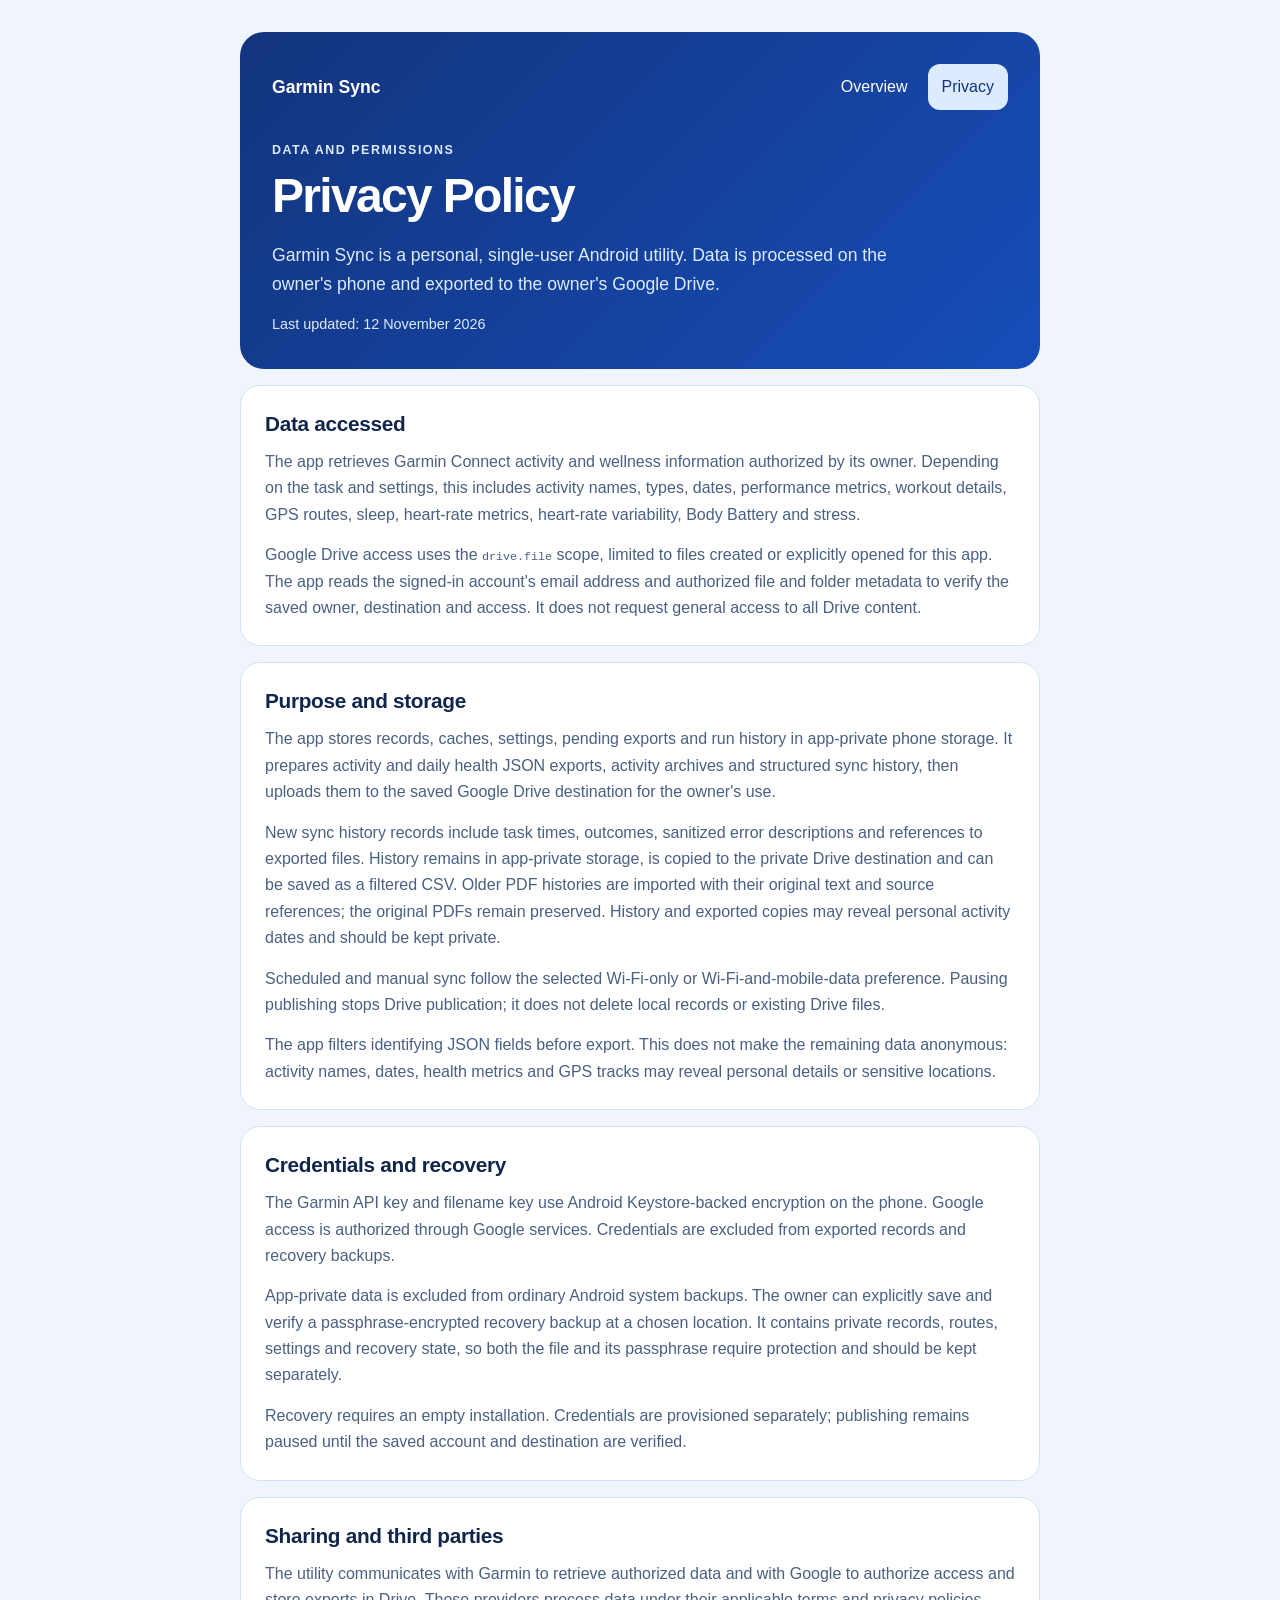
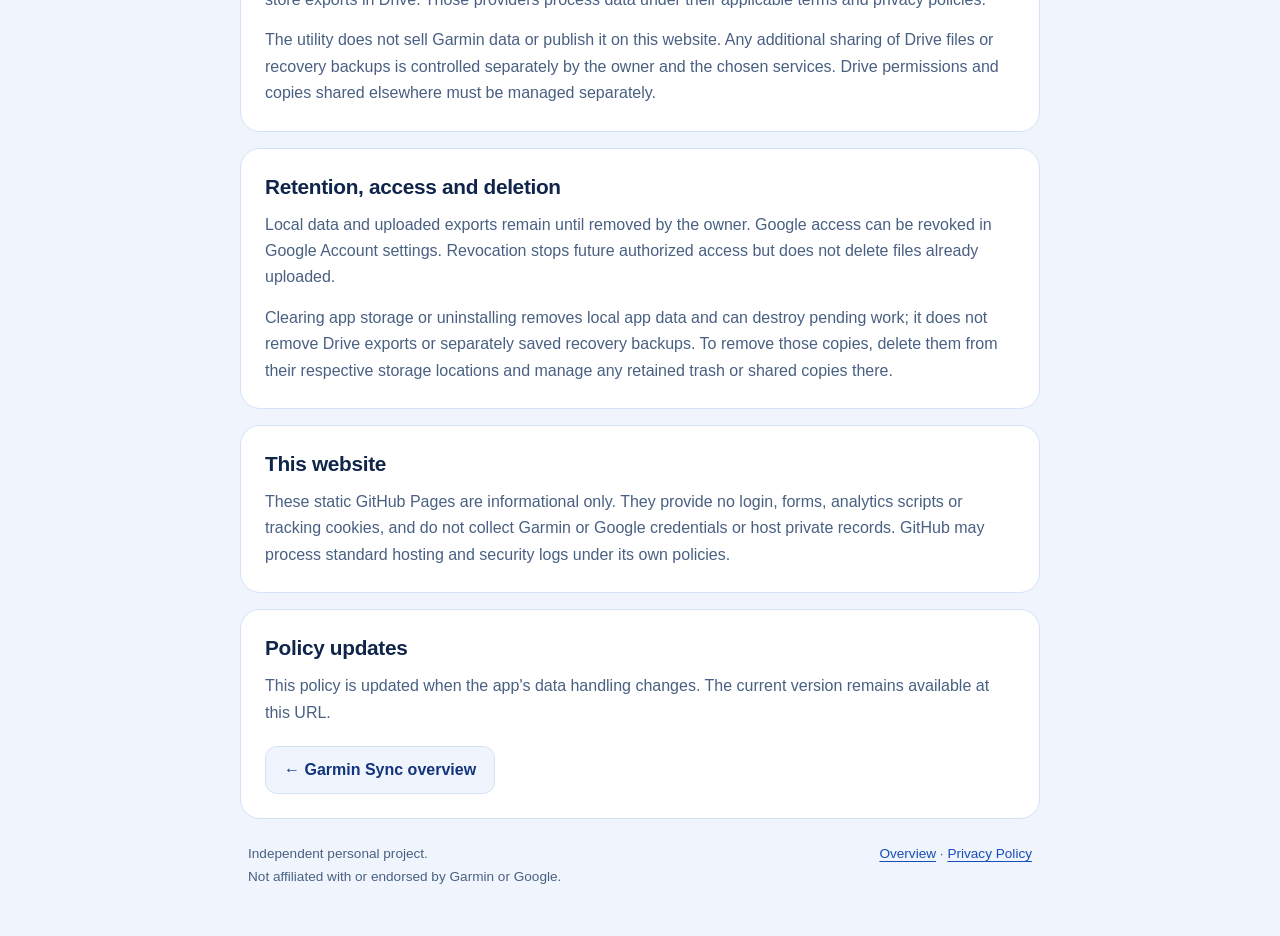
==== privacy.html @ 3a3dbd54 "Document unified sync history and preserved legacy reports" ====
<!doctype html>
<html lang="en">
<head>
  <meta charset="utf-8">
  <meta name="viewport" content="width=device-width, initial-scale=1">
  <meta name="color-scheme" content="light">
  <meta name="theme-color" content="#12347C">
  <meta name="description" content="How the private Garmin Sync Android utility handles Garmin data, Google Drive access and encrypted recovery backups.">
  <title>Privacy Policy — Garmin Sync</title>
  <link rel="stylesheet" href="styles.css">
</head>
<body>
  <a class="skip" href="#content">Skip to content</a>
  <div class="wrap policy">
    <header class="hero">
      <div class="topline"><a class="brand" href="index.html">Garmin Sync</a><nav aria-label="Main navigation"><a href="index.html">Overview</a><a href="privacy.html" aria-current="page">Privacy</a></nav></div>
      <p class="eyebrow">Data and permissions</p>
      <h1>Privacy Policy</h1>
      <p class="lead">Garmin Sync is a personal, single-user Android utility. Data is processed on the owner's phone and exported to the owner's Google Drive.</p>
      <p class="date">Last updated: <time datetime="2026-11-12">12 November 2026</time></p>
    </header>
    <main id="content">
      <section class="card">
        <h2>Data accessed</h2>
        <p>The app retrieves Garmin Connect activity and wellness information authorized by its owner. Depending on the task and settings, this includes activity names, types, dates, performance metrics, workout details, GPS routes, sleep, heart-rate metrics, heart-rate variability, Body Battery and stress.</p>
        <p>Google Drive access uses the <code>drive.file</code> scope, limited to files created or explicitly opened for this app. The app reads the signed-in account's email address and authorized file and folder metadata to verify the saved owner, destination and access. It does not request general access to all Drive content.</p>
      </section>
      <section class="card">
        <h2>Purpose and storage</h2>
        <p>The app stores records, caches, settings, pending exports and run history in app-private phone storage. It prepares activity and daily health JSON exports, activity archives and structured sync history, then uploads them to the saved Google Drive destination for the owner's use.</p>
        <p>New sync history records include task times, outcomes, sanitized error descriptions and references to exported files. History remains in app-private storage, is copied to the private Drive destination and can be saved as a filtered CSV. Older PDF histories are imported with their original text and source references; the original PDFs remain preserved. History and exported copies may reveal personal activity dates and should be kept private.</p>
        <p>Scheduled and manual sync follow the selected Wi-Fi-only or Wi-Fi-and-mobile-data preference. Pausing publishing stops Drive publication; it does not delete local records or existing Drive files.</p>
        <p>The app filters identifying JSON fields before export. This does not make the remaining data anonymous: activity names, dates, health metrics and GPS tracks may reveal personal details or sensitive locations.</p>
      </section>
      <section class="card">
        <h2>Credentials and recovery</h2>
        <p>The Garmin API key and filename key use Android Keystore-backed encryption on the phone. Google access is authorized through Google services. Credentials are excluded from exported records and recovery backups.</p>
        <p>App-private data is excluded from ordinary Android system backups. The owner can explicitly save and verify a passphrase-encrypted recovery backup at a chosen location. It contains private records, routes, settings and recovery state, so both the file and its passphrase require protection and should be kept separately.</p>
        <p>Recovery requires an empty installation. Credentials are provisioned separately; publishing remains paused until the saved account and destination are verified.</p>
      </section>
      <section class="card">
        <h2>Sharing and third parties</h2>
        <p>The utility communicates with Garmin to retrieve authorized data and with Google to authorize access and store exports in Drive. Those providers process data under their applicable terms and privacy policies.</p>
        <p>The utility does not sell Garmin data or publish it on this website. Any additional sharing of Drive files or recovery backups is controlled separately by the owner and the chosen services. Drive permissions and copies shared elsewhere must be managed separately.</p>
      </section>
      <section class="card">
        <h2>Retention, access and deletion</h2>
        <p>Local data and uploaded exports remain until removed by the owner. Google access can be revoked in Google Account settings. Revocation stops future authorized access but does not delete files already uploaded.</p>
        <p>Clearing app storage or uninstalling removes local app data and can destroy pending work; it does not remove Drive exports or separately saved recovery backups. To remove those copies, delete them from their respective storage locations and manage any retained trash or shared copies there.</p>
      </section>
      <section class="card">
        <h2>This website</h2>
        <p>These static GitHub Pages are informational only. They provide no login, forms, analytics scripts or tracking cookies, and do not collect Garmin or Google credentials or host private records. GitHub may process standard hosting and security logs under its own policies.</p>
      </section>
      <section class="card">
        <h2>Policy updates</h2>
        <p>This policy is updated when the app's data handling changes. The current version remains available at this URL.</p>
        <a class="button" href="index.html"><span aria-hidden="true">←&nbsp;</span> Garmin Sync overview</a>
      </section>
    </main>
    <footer class="footer"><p>Independent personal project.<br>Not affiliated with or endorsed by Garmin or Google.</p><p><a href="index.html">Overview</a> · <a href="privacy.html">Privacy Policy</a></p></footer>
  </div>
</body>
</html>
---- styles.css ----
:root{color-scheme:light;--blue-primary:#174DB9;--blue-deep:#12347C;--blue-light:#DCEBFF;--ink:#10254A;--ink-muted:#496082;--surface:#FFFFFF;--surface-tinted:#F0F5FD;--outline:#D5E2F5;font-family:-apple-system,BlinkMacSystemFont,"Segoe UI",Roboto,sans-serif;line-height:1.65;background:var(--surface-tinted);color:var(--ink)}
*{box-sizing:border-box}body{margin:0}a{color:var(--blue-primary);text-underline-offset:.2em}a:hover{text-decoration-thickness:2px}a:focus-visible{outline:3px solid var(--blue-primary);outline-offset:4px;border-radius:4px}.wrap{width:min(100% - 32px,1000px);margin:32px auto 48px}.skip{position:absolute;left:16px;top:-80px;z-index:2;background:white;padding:12px}.skip:focus{top:12px}.hero{padding:32px;border-radius:24px;background:linear-gradient(135deg,var(--blue-deep),var(--blue-primary));color:var(--surface)}.hero p{color:var(--blue-light);max-width:65ch}.hero a{color:white}.topline{display:flex;align-items:center;justify-content:space-between;gap:16px;flex-wrap:wrap}.brand{font-weight:750;font-size:1.1rem;text-decoration:none}nav{display:flex;gap:6px;flex-wrap:wrap}nav a{padding:10px 14px;border-radius:12px;text-decoration:none;min-height:44px}nav a[aria-current=page]{background:var(--blue-light);color:var(--blue-deep)}.hero a:focus-visible{outline-color:white}.eyebrow{font-size:.78rem;font-weight:750;letter-spacing:.12em;text-transform:uppercase;margin:30px 0 8px}h1{font-size:clamp(2rem,5vw,3rem);line-height:1.13;letter-spacing:-.035em;margin:0 0 18px}h2{font-size:1.3rem;line-height:1.3;letter-spacing:-.015em;margin:0 0 12px}p{margin:0 0 14px}p:last-child{margin-bottom:0}.lead{font-size:1.1rem}.grid{display:grid;grid-template-columns:1fr 1fr;gap:16px;margin-top:16px}.card{background:var(--surface);border:1px solid var(--outline);border-radius:20px;padding:24px;color:var(--ink-muted)}.card h2,.card strong{color:var(--ink)}.wide{grid-column:1/-1}.step{color:var(--blue-primary);font-size:.8rem;font-weight:750;letter-spacing:.1em;text-transform:uppercase;margin-bottom:8px}ul{padding-left:22px;margin:12px 0 0}li+li{margin-top:8px}code{font-size:.9em;overflow-wrap:anywhere}.button{display:inline-flex;align-items:center;justify-content:center;min-height:48px;padding:10px 18px;border:1px solid var(--outline);border-radius:12px;background:var(--surface-tinted);color:var(--blue-deep);font-weight:650;text-decoration:none;margin-top:6px}.button:hover{background:var(--blue-light)}.policy{max-width:800px}.policy .card{margin-top:16px}.date{font-size:.9rem}.footer{margin:24px 8px 0;color:var(--ink-muted);font-size:.85rem;display:flex;justify-content:space-between;flex-wrap:wrap;gap:12px}.footer p{margin:0}@media(max-width:640px){.wrap{margin-top:16px}.hero{padding:24px}.grid{grid-template-columns:1fr}.card{padding:22px}.topline{align-items:flex-start;flex-direction:column}.eyebrow{margin-top:24px}.footer{display:block}.footer p+p{margin-top:8px}}@media(prefers-reduced-motion:no-preference){a{transition:background-color .15s}}
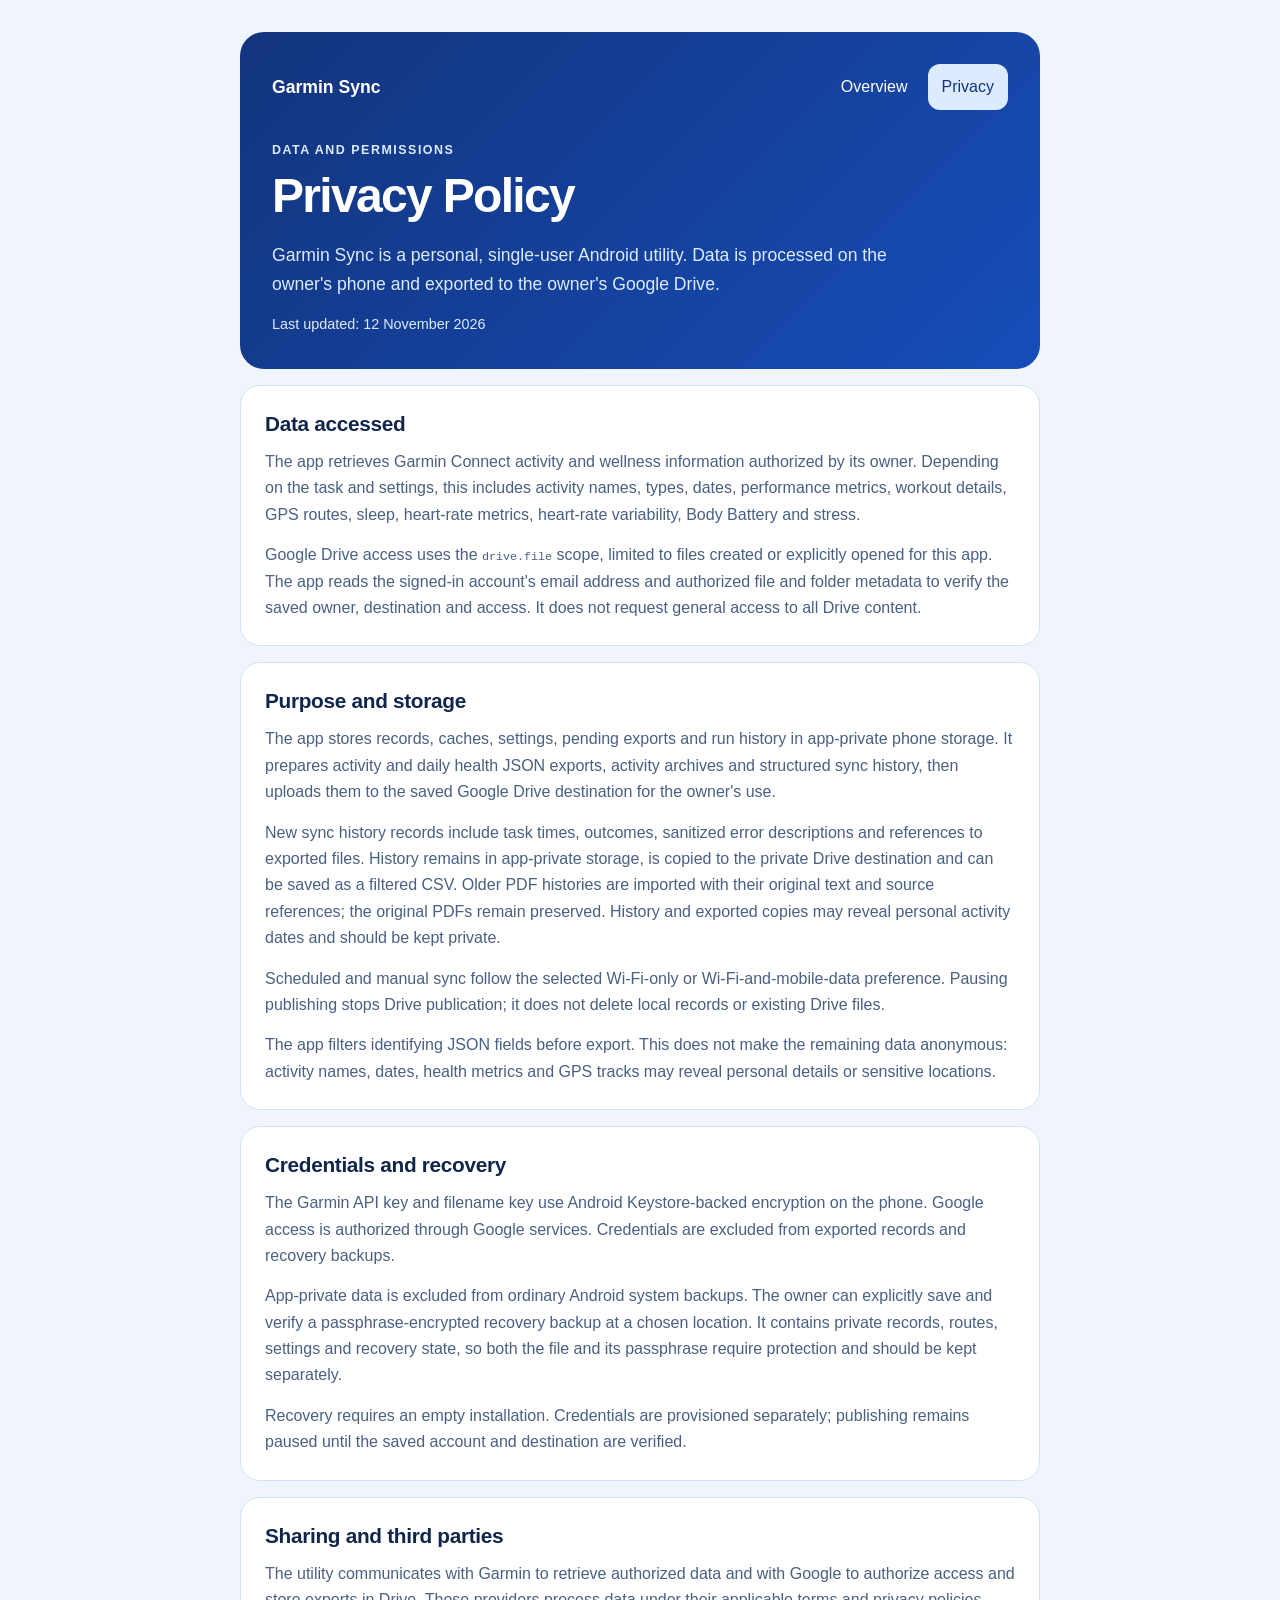
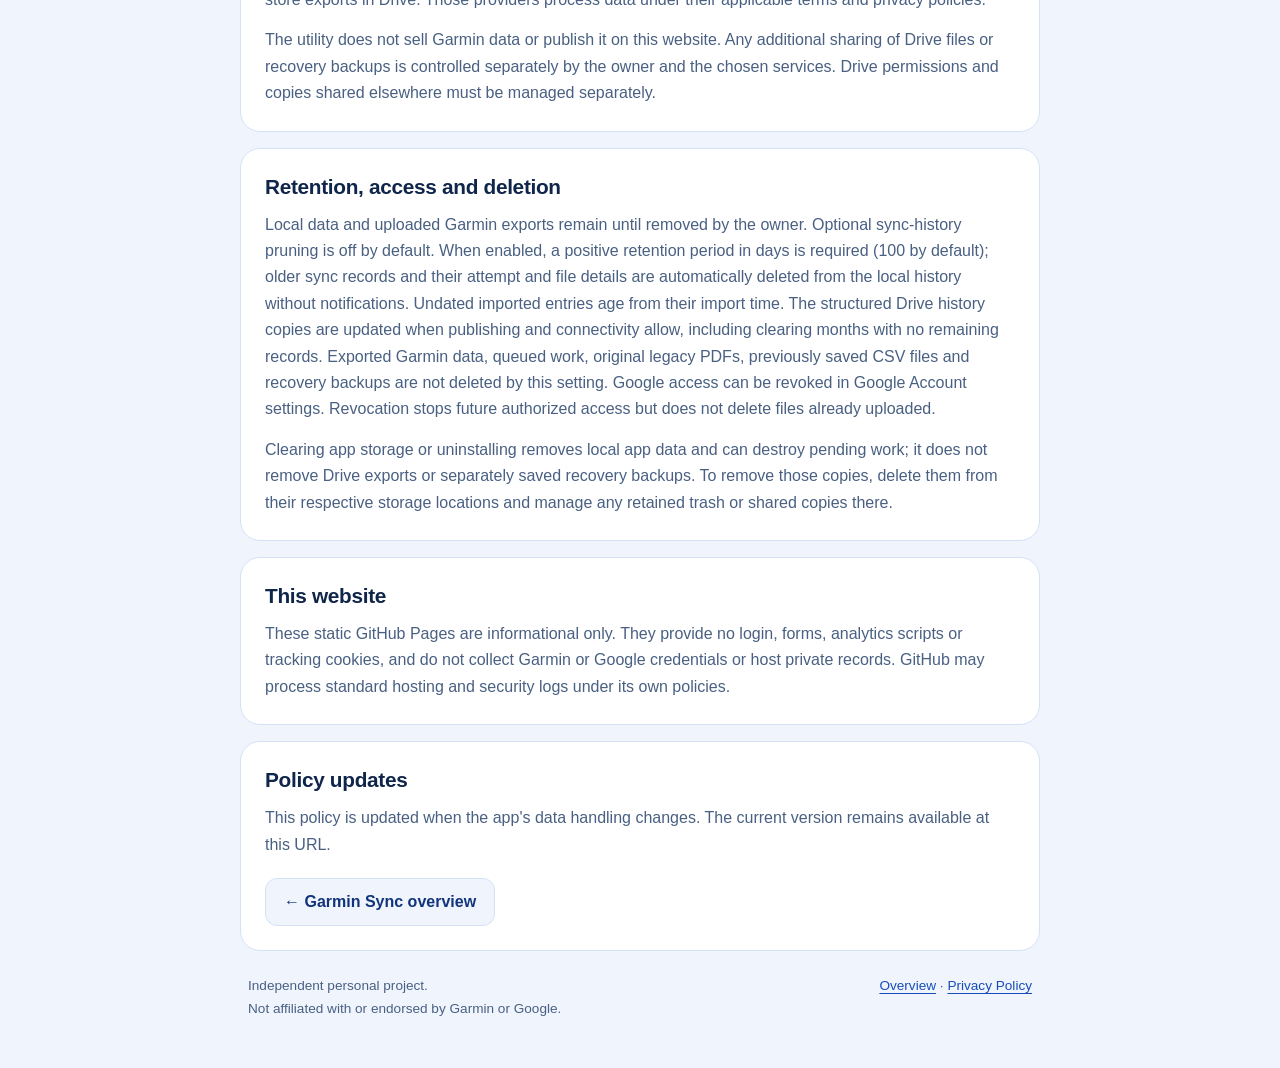
==== commit 68be3a5c: "Document optional sync history retention" ====
--- a/privacy.html
+++ b/privacy.html
@@ -45,7 +45,7 @@
       </section>
       <section class="card">
         <h2>Retention, access and deletion</h2>
-        <p>Local data and uploaded exports remain until removed by the owner. Google access can be revoked in Google Account settings. Revocation stops future authorized access but does not delete files already uploaded.</p>
+        <p>Local data and uploaded Garmin exports remain until removed by the owner. Optional sync-history pruning is off by default. When enabled, a positive retention period in days is required (100 by default); older sync records and their attempt and file details are automatically deleted from the local history without notifications. Undated imported entries age from their import time. The structured Drive history copies are updated when publishing and connectivity allow, including clearing months with no remaining records. Exported Garmin data, queued work, original legacy PDFs, previously saved CSV files and recovery backups are not deleted by this setting. Google access can be revoked in Google Account settings. Revocation stops future authorized access but does not delete files already uploaded.</p>
         <p>Clearing app storage or uninstalling removes local app data and can destroy pending work; it does not remove Drive exports or separately saved recovery backups. To remove those copies, delete them from their respective storage locations and manage any retained trash or shared copies there.</p>
       </section>
       <section class="card">
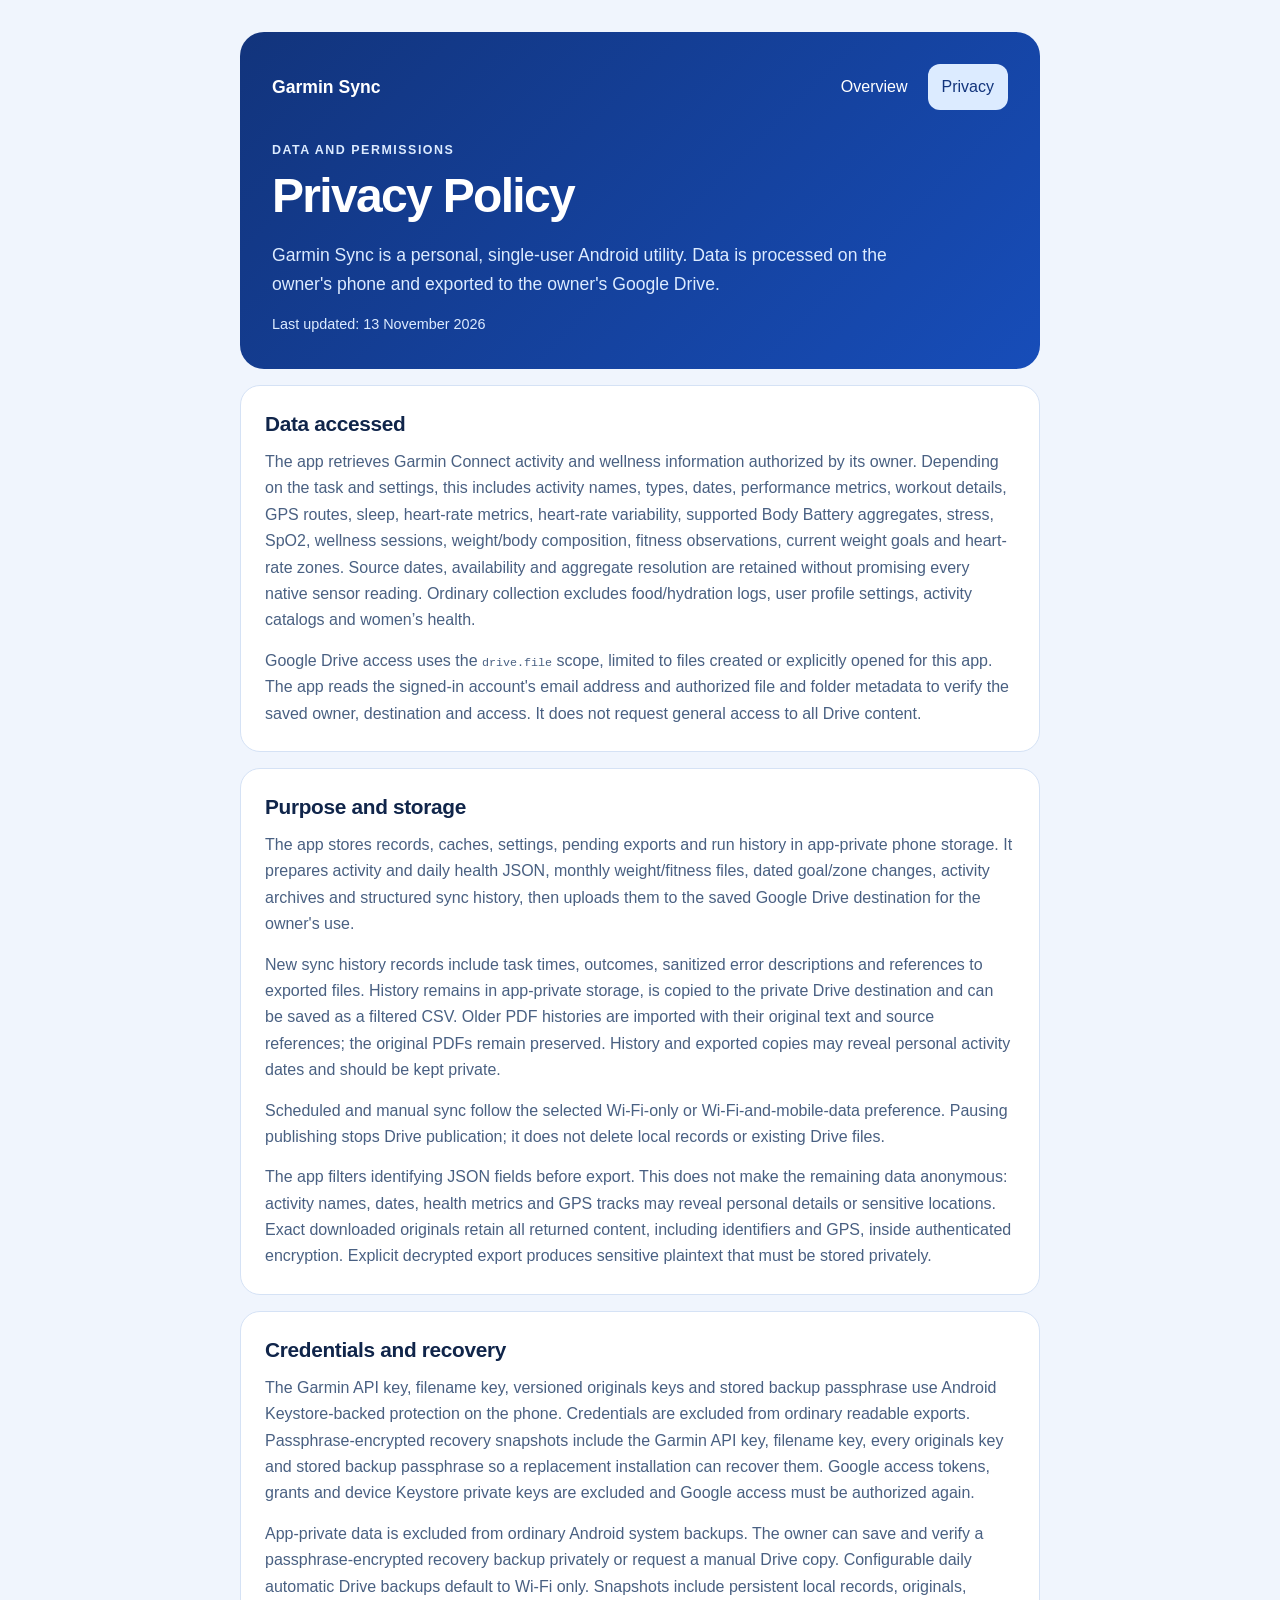
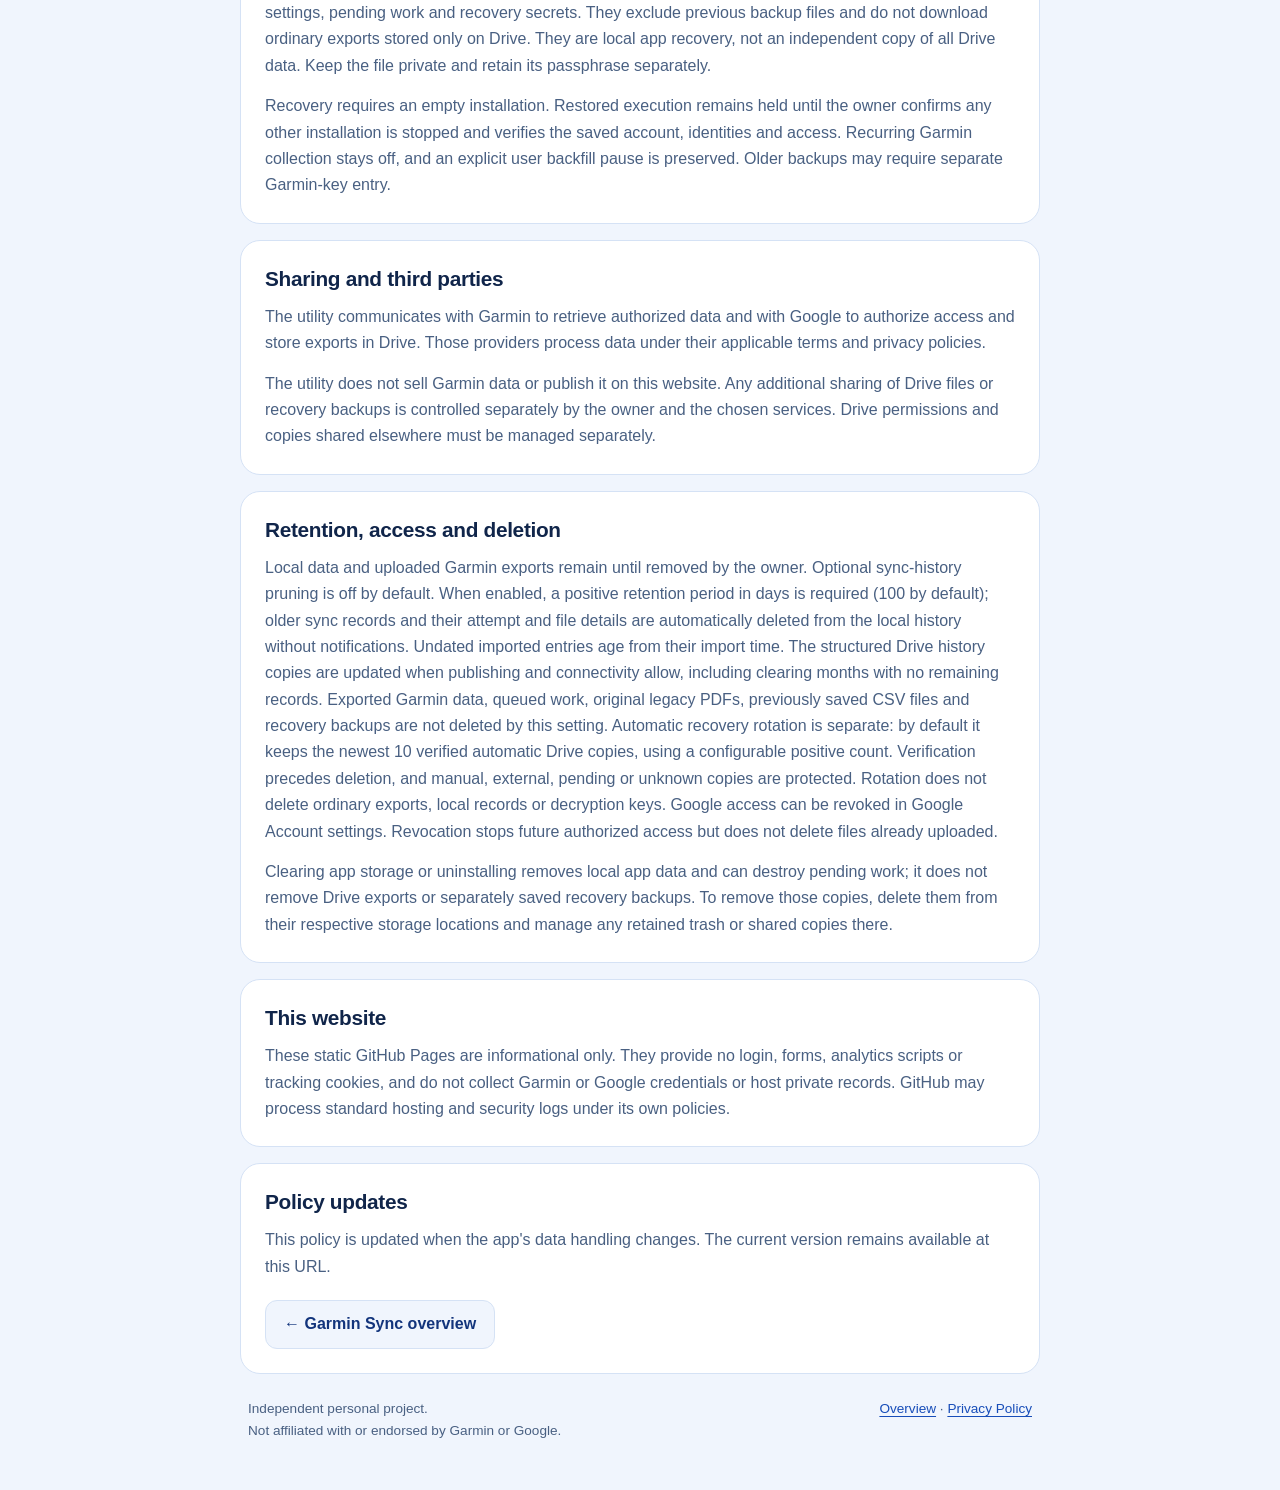
==== commit 4a10f80b: "Update collection and recovery information" ====
--- a/privacy.html
+++ b/privacy.html
@@ -17,26 +17,26 @@
       <p class="eyebrow">Data and permissions</p>
       <h1>Privacy Policy</h1>
       <p class="lead">Garmin Sync is a personal, single-user Android utility. Data is processed on the owner's phone and exported to the owner's Google Drive.</p>
-      <p class="date">Last updated: <time datetime="2026-11-12">12 November 2026</time></p>
+      <p class="date">Last updated: <time datetime="2026-11-13">13 November 2026</time></p>
     </header>
     <main id="content">
       <section class="card">
         <h2>Data accessed</h2>
-        <p>The app retrieves Garmin Connect activity and wellness information authorized by its owner. Depending on the task and settings, this includes activity names, types, dates, performance metrics, workout details, GPS routes, sleep, heart-rate metrics, heart-rate variability, Body Battery and stress.</p>
+        <p>The app retrieves Garmin Connect activity and wellness information authorized by its owner. Depending on the task and settings, this includes activity names, types, dates, performance metrics, workout details, GPS routes, sleep, heart-rate metrics, heart-rate variability, supported Body Battery aggregates, stress, SpO2, wellness sessions, weight/body composition, fitness observations, current weight goals and heart-rate zones. Source dates, availability and aggregate resolution are retained without promising every native sensor reading. Ordinary collection excludes food/hydration logs, user profile settings, activity catalogs and women’s health.</p>
         <p>Google Drive access uses the <code>drive.file</code> scope, limited to files created or explicitly opened for this app. The app reads the signed-in account's email address and authorized file and folder metadata to verify the saved owner, destination and access. It does not request general access to all Drive content.</p>
       </section>
       <section class="card">
         <h2>Purpose and storage</h2>
-        <p>The app stores records, caches, settings, pending exports and run history in app-private phone storage. It prepares activity and daily health JSON exports, activity archives and structured sync history, then uploads them to the saved Google Drive destination for the owner's use.</p>
+        <p>The app stores records, caches, settings, pending exports and run history in app-private phone storage. It prepares activity and daily health JSON, monthly weight/fitness files, dated goal/zone changes, activity archives and structured sync history, then uploads them to the saved Google Drive destination for the owner's use.</p>
         <p>New sync history records include task times, outcomes, sanitized error descriptions and references to exported files. History remains in app-private storage, is copied to the private Drive destination and can be saved as a filtered CSV. Older PDF histories are imported with their original text and source references; the original PDFs remain preserved. History and exported copies may reveal personal activity dates and should be kept private.</p>
         <p>Scheduled and manual sync follow the selected Wi-Fi-only or Wi-Fi-and-mobile-data preference. Pausing publishing stops Drive publication; it does not delete local records or existing Drive files.</p>
-        <p>The app filters identifying JSON fields before export. This does not make the remaining data anonymous: activity names, dates, health metrics and GPS tracks may reveal personal details or sensitive locations.</p>
+        <p>The app filters identifying JSON fields before export. This does not make the remaining data anonymous: activity names, dates, health metrics and GPS tracks may reveal personal details or sensitive locations. Exact downloaded originals retain all returned content, including identifiers and GPS, inside authenticated encryption. Explicit decrypted export produces sensitive plaintext that must be stored privately.</p>
       </section>
       <section class="card">
         <h2>Credentials and recovery</h2>
-        <p>The Garmin API key and filename key use Android Keystore-backed encryption on the phone. Google access is authorized through Google services. Credentials are excluded from exported records and recovery backups.</p>
-        <p>App-private data is excluded from ordinary Android system backups. The owner can explicitly save and verify a passphrase-encrypted recovery backup at a chosen location. It contains private records, routes, settings and recovery state, so both the file and its passphrase require protection and should be kept separately.</p>
-        <p>Recovery requires an empty installation. Credentials are provisioned separately; publishing remains paused until the saved account and destination are verified.</p>
+        <p>The Garmin API key, filename key, versioned originals keys and stored backup passphrase use Android Keystore-backed protection on the phone. Credentials are excluded from ordinary readable exports. Passphrase-encrypted recovery snapshots include the Garmin API key, filename key, every originals key and stored backup passphrase so a replacement installation can recover them. Google access tokens, grants and device Keystore private keys are excluded and Google access must be authorized again.</p>
+        <p>App-private data is excluded from ordinary Android system backups. The owner can save and verify a passphrase-encrypted recovery backup privately or request a manual Drive copy. Configurable daily automatic Drive backups default to Wi-Fi only. Snapshots include persistent local records, originals, settings, pending work and recovery secrets. They exclude previous backup files and do not download ordinary exports stored only on Drive. They are local app recovery, not an independent copy of all Drive data. Keep the file private and retain its passphrase separately.</p>
+        <p>Recovery requires an empty installation. Restored execution remains held until the owner confirms any other installation is stopped and verifies the saved account, identities and access. Recurring Garmin collection stays off, and an explicit user backfill pause is preserved. Older backups may require separate Garmin-key entry.</p>
       </section>
       <section class="card">
         <h2>Sharing and third parties</h2>
@@ -45,7 +45,7 @@
       </section>
       <section class="card">
         <h2>Retention, access and deletion</h2>
-        <p>Local data and uploaded Garmin exports remain until removed by the owner. Optional sync-history pruning is off by default. When enabled, a positive retention period in days is required (100 by default); older sync records and their attempt and file details are automatically deleted from the local history without notifications. Undated imported entries age from their import time. The structured Drive history copies are updated when publishing and connectivity allow, including clearing months with no remaining records. Exported Garmin data, queued work, original legacy PDFs, previously saved CSV files and recovery backups are not deleted by this setting. Google access can be revoked in Google Account settings. Revocation stops future authorized access but does not delete files already uploaded.</p>
+        <p>Local data and uploaded Garmin exports remain until removed by the owner. Optional sync-history pruning is off by default. When enabled, a positive retention period in days is required (100 by default); older sync records and their attempt and file details are automatically deleted from the local history without notifications. Undated imported entries age from their import time. The structured Drive history copies are updated when publishing and connectivity allow, including clearing months with no remaining records. Exported Garmin data, queued work, original legacy PDFs, previously saved CSV files and recovery backups are not deleted by this setting. Automatic recovery rotation is separate: by default it keeps the newest 10 verified automatic Drive copies, using a configurable positive count. Verification precedes deletion, and manual, external, pending or unknown copies are protected. Rotation does not delete ordinary exports, local records or decryption keys. Google access can be revoked in Google Account settings. Revocation stops future authorized access but does not delete files already uploaded.</p>
         <p>Clearing app storage or uninstalling removes local app data and can destroy pending work; it does not remove Drive exports or separately saved recovery backups. To remove those copies, delete them from their respective storage locations and manage any retained trash or shared copies there.</p>
       </section>
       <section class="card">
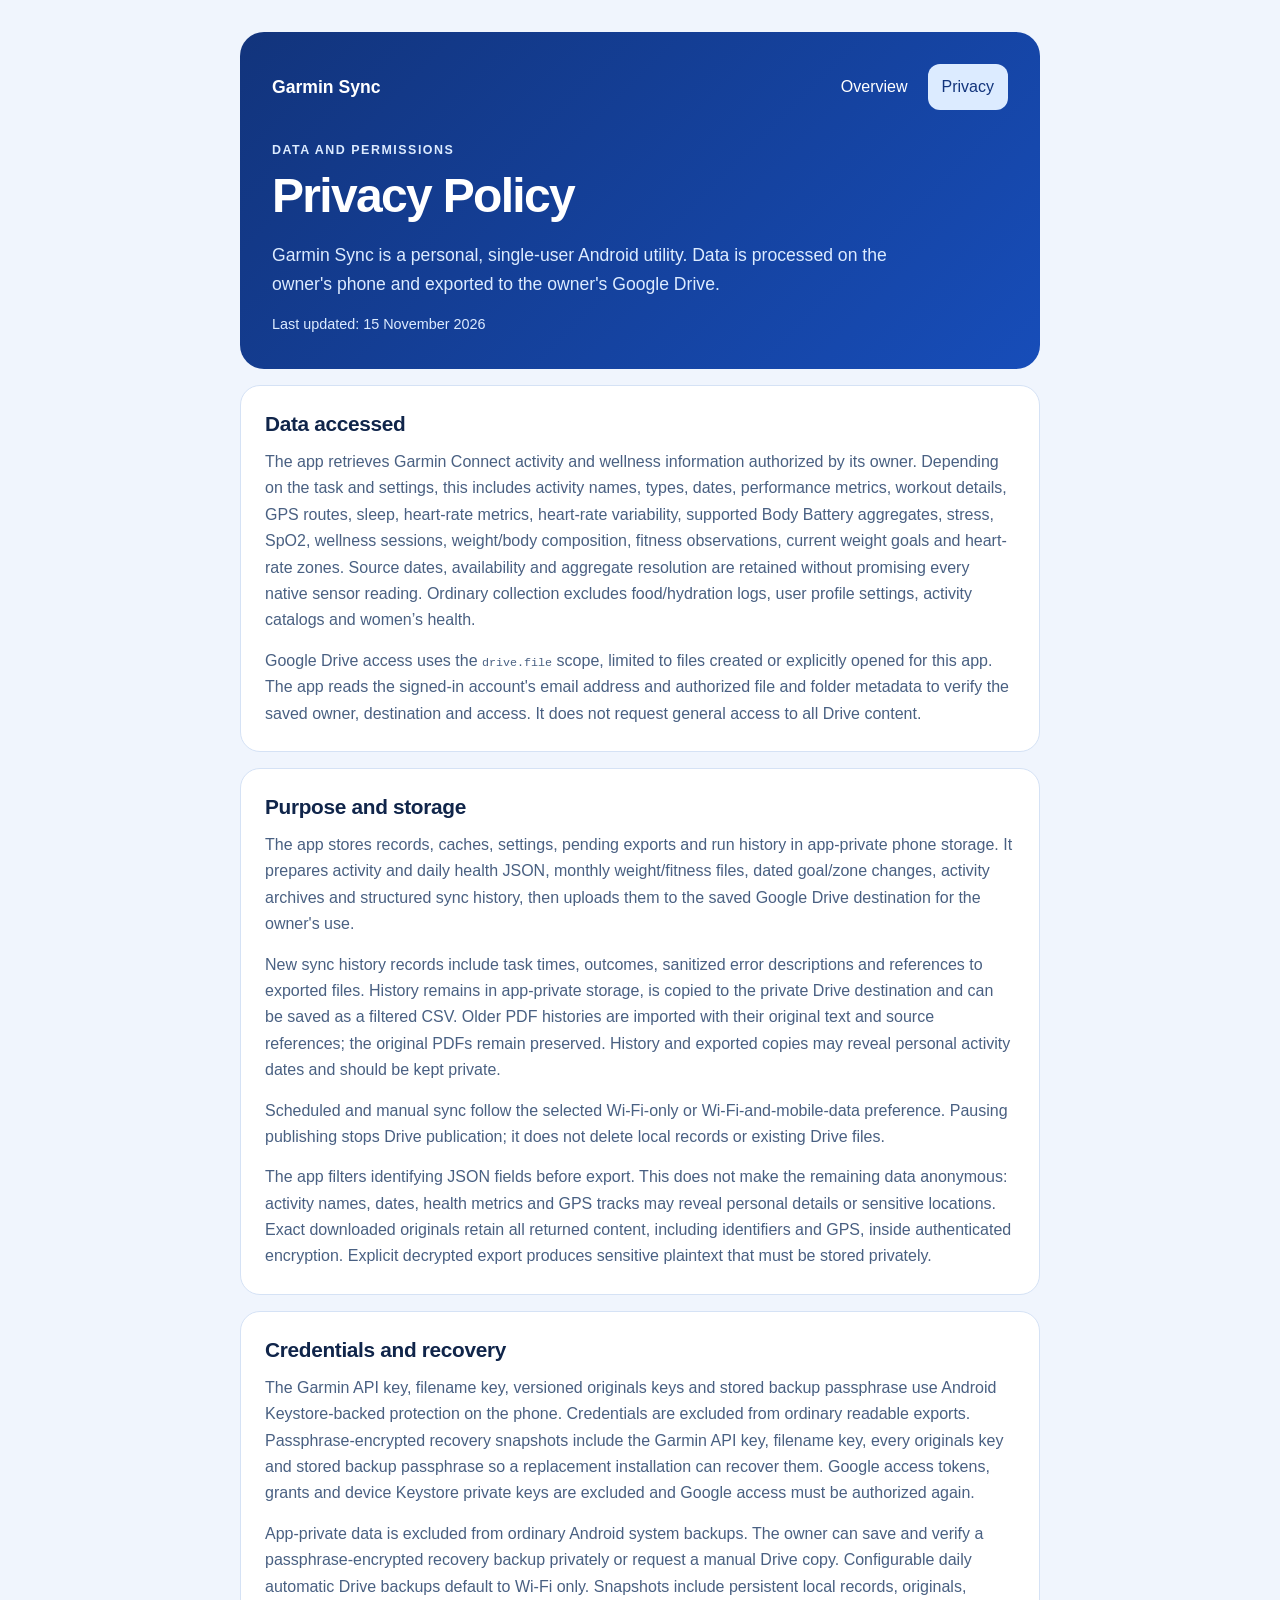
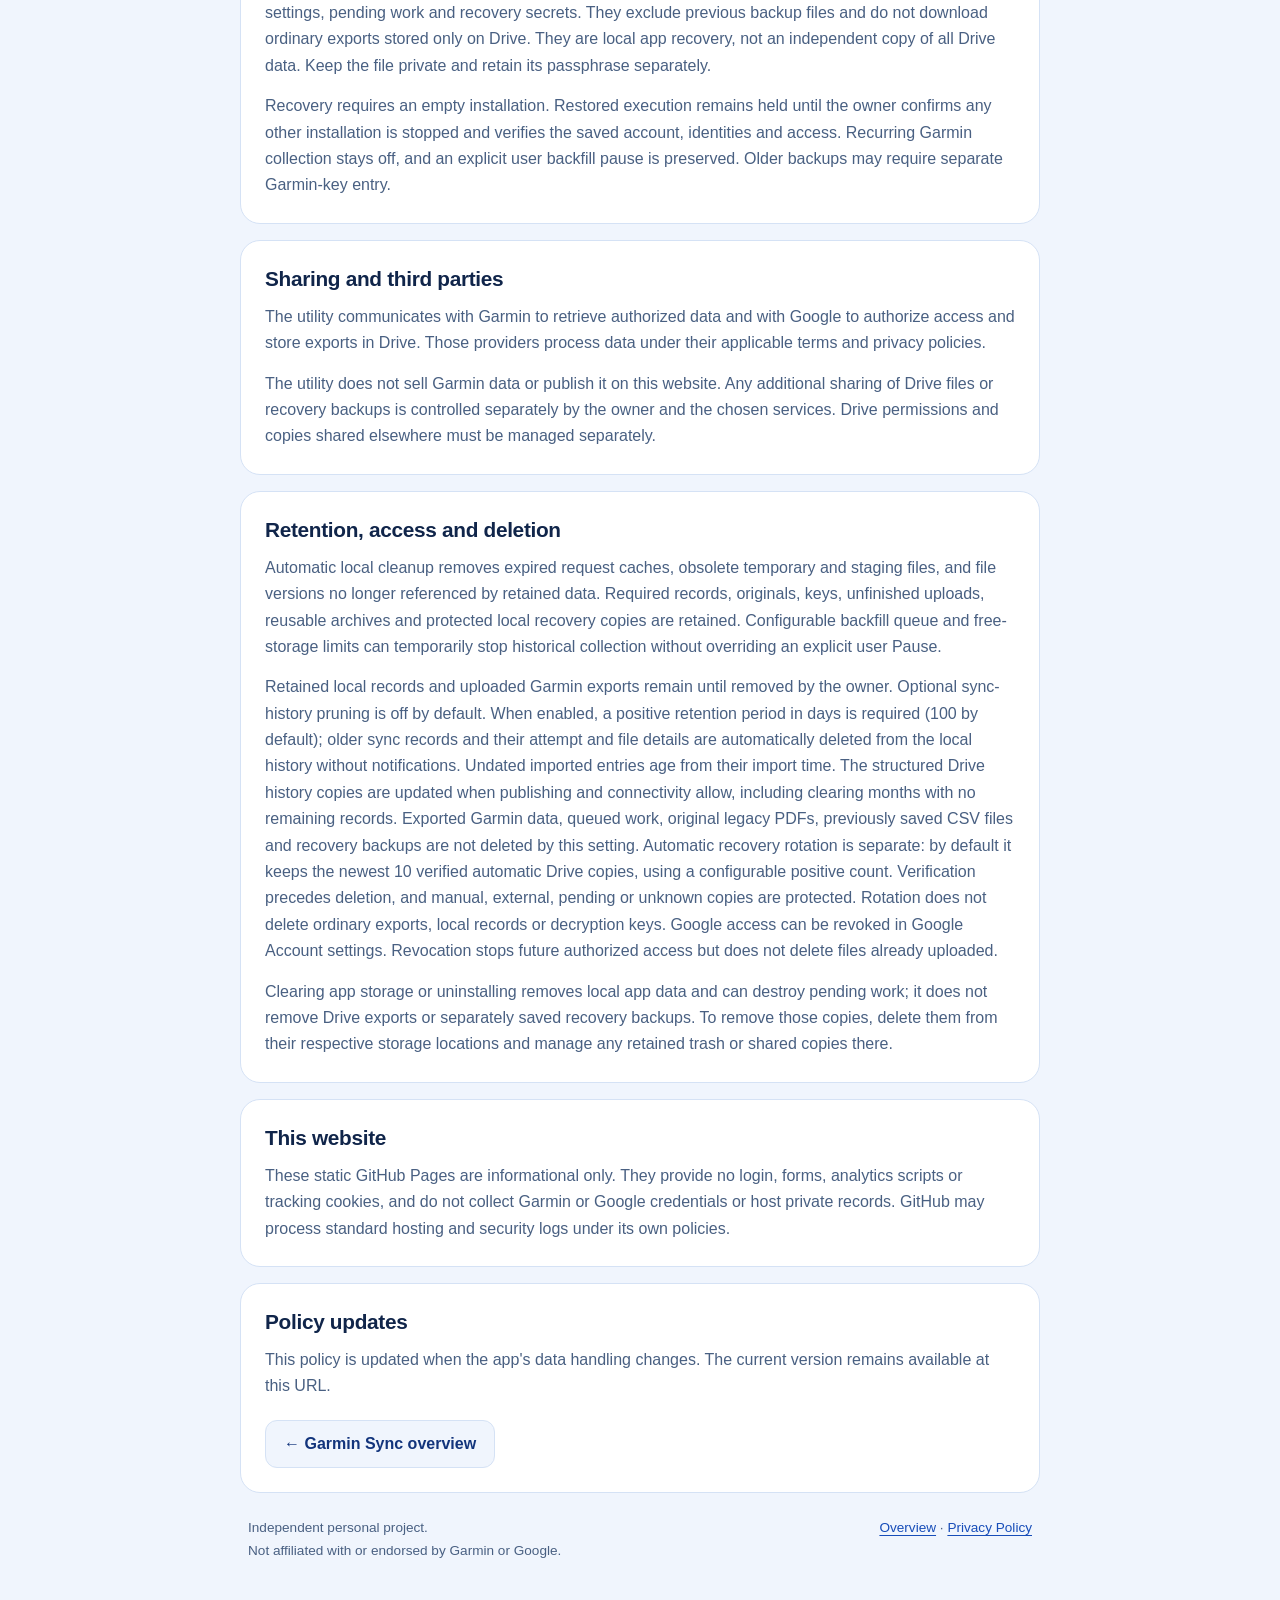
==== commit 706779b9: "Explain backfill storage safeguards and cleanup" ====
--- a/privacy.html
+++ b/privacy.html
@@ -17,7 +17,7 @@
       <p class="eyebrow">Data and permissions</p>
       <h1>Privacy Policy</h1>
       <p class="lead">Garmin Sync is a personal, single-user Android utility. Data is processed on the owner's phone and exported to the owner's Google Drive.</p>
-      <p class="date">Last updated: <time datetime="2026-11-13">13 November 2026</time></p>
+      <p class="date">Last updated: <time datetime="2026-11-15">15 November 2026</time></p>
     </header>
     <main id="content">
       <section class="card">
@@ -45,7 +45,8 @@
       </section>
       <section class="card">
         <h2>Retention, access and deletion</h2>
-        <p>Local data and uploaded Garmin exports remain until removed by the owner. Optional sync-history pruning is off by default. When enabled, a positive retention period in days is required (100 by default); older sync records and their attempt and file details are automatically deleted from the local history without notifications. Undated imported entries age from their import time. The structured Drive history copies are updated when publishing and connectivity allow, including clearing months with no remaining records. Exported Garmin data, queued work, original legacy PDFs, previously saved CSV files and recovery backups are not deleted by this setting. Automatic recovery rotation is separate: by default it keeps the newest 10 verified automatic Drive copies, using a configurable positive count. Verification precedes deletion, and manual, external, pending or unknown copies are protected. Rotation does not delete ordinary exports, local records or decryption keys. Google access can be revoked in Google Account settings. Revocation stops future authorized access but does not delete files already uploaded.</p>
+        <p>Automatic local cleanup removes expired request caches, obsolete temporary and staging files, and file versions no longer referenced by retained data. Required records, originals, keys, unfinished uploads, reusable archives and protected local recovery copies are retained. Configurable backfill queue and free-storage limits can temporarily stop historical collection without overriding an explicit user Pause.</p>
+        <p>Retained local records and uploaded Garmin exports remain until removed by the owner. Optional sync-history pruning is off by default. When enabled, a positive retention period in days is required (100 by default); older sync records and their attempt and file details are automatically deleted from the local history without notifications. Undated imported entries age from their import time. The structured Drive history copies are updated when publishing and connectivity allow, including clearing months with no remaining records. Exported Garmin data, queued work, original legacy PDFs, previously saved CSV files and recovery backups are not deleted by this setting. Automatic recovery rotation is separate: by default it keeps the newest 10 verified automatic Drive copies, using a configurable positive count. Verification precedes deletion, and manual, external, pending or unknown copies are protected. Rotation does not delete ordinary exports, local records or decryption keys. Google access can be revoked in Google Account settings. Revocation stops future authorized access but does not delete files already uploaded.</p>
         <p>Clearing app storage or uninstalling removes local app data and can destroy pending work; it does not remove Drive exports or separately saved recovery backups. To remove those copies, delete them from their respective storage locations and manage any retained trash or shared copies there.</p>
       </section>
       <section class="card">
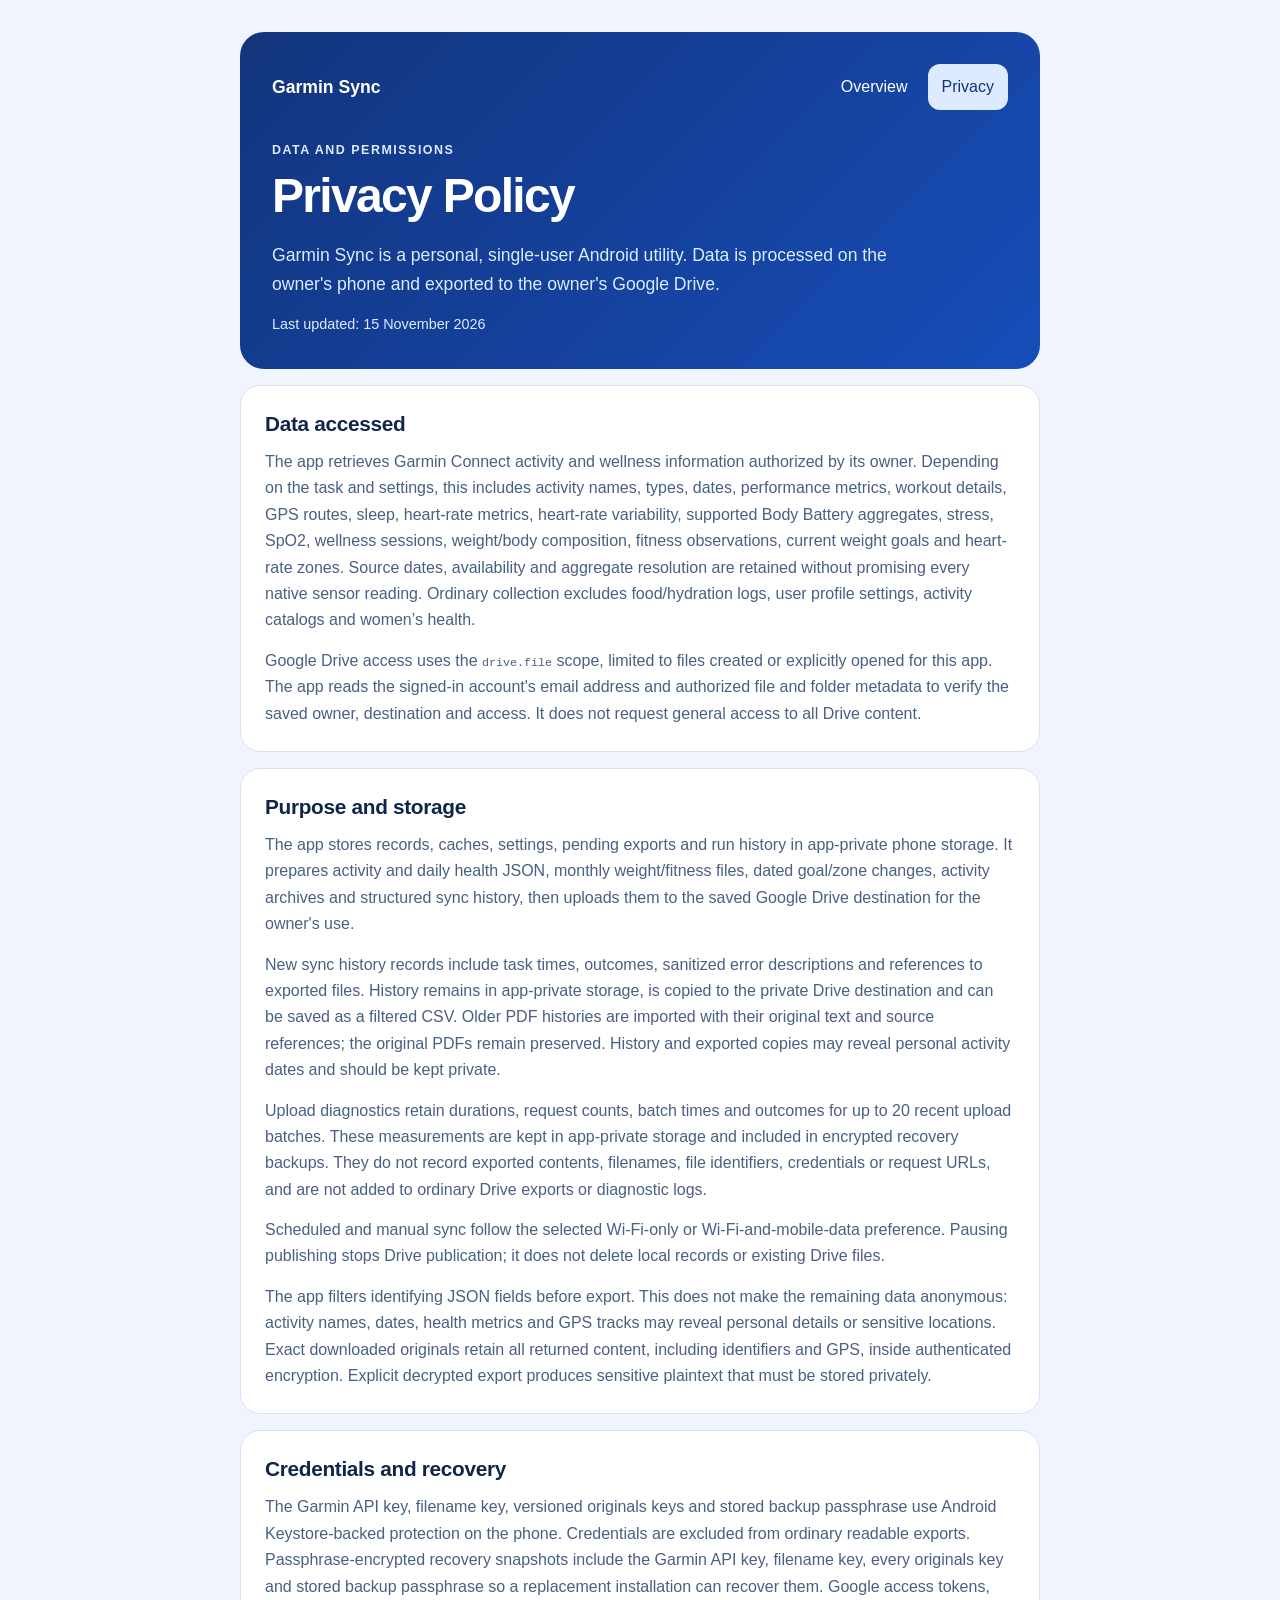
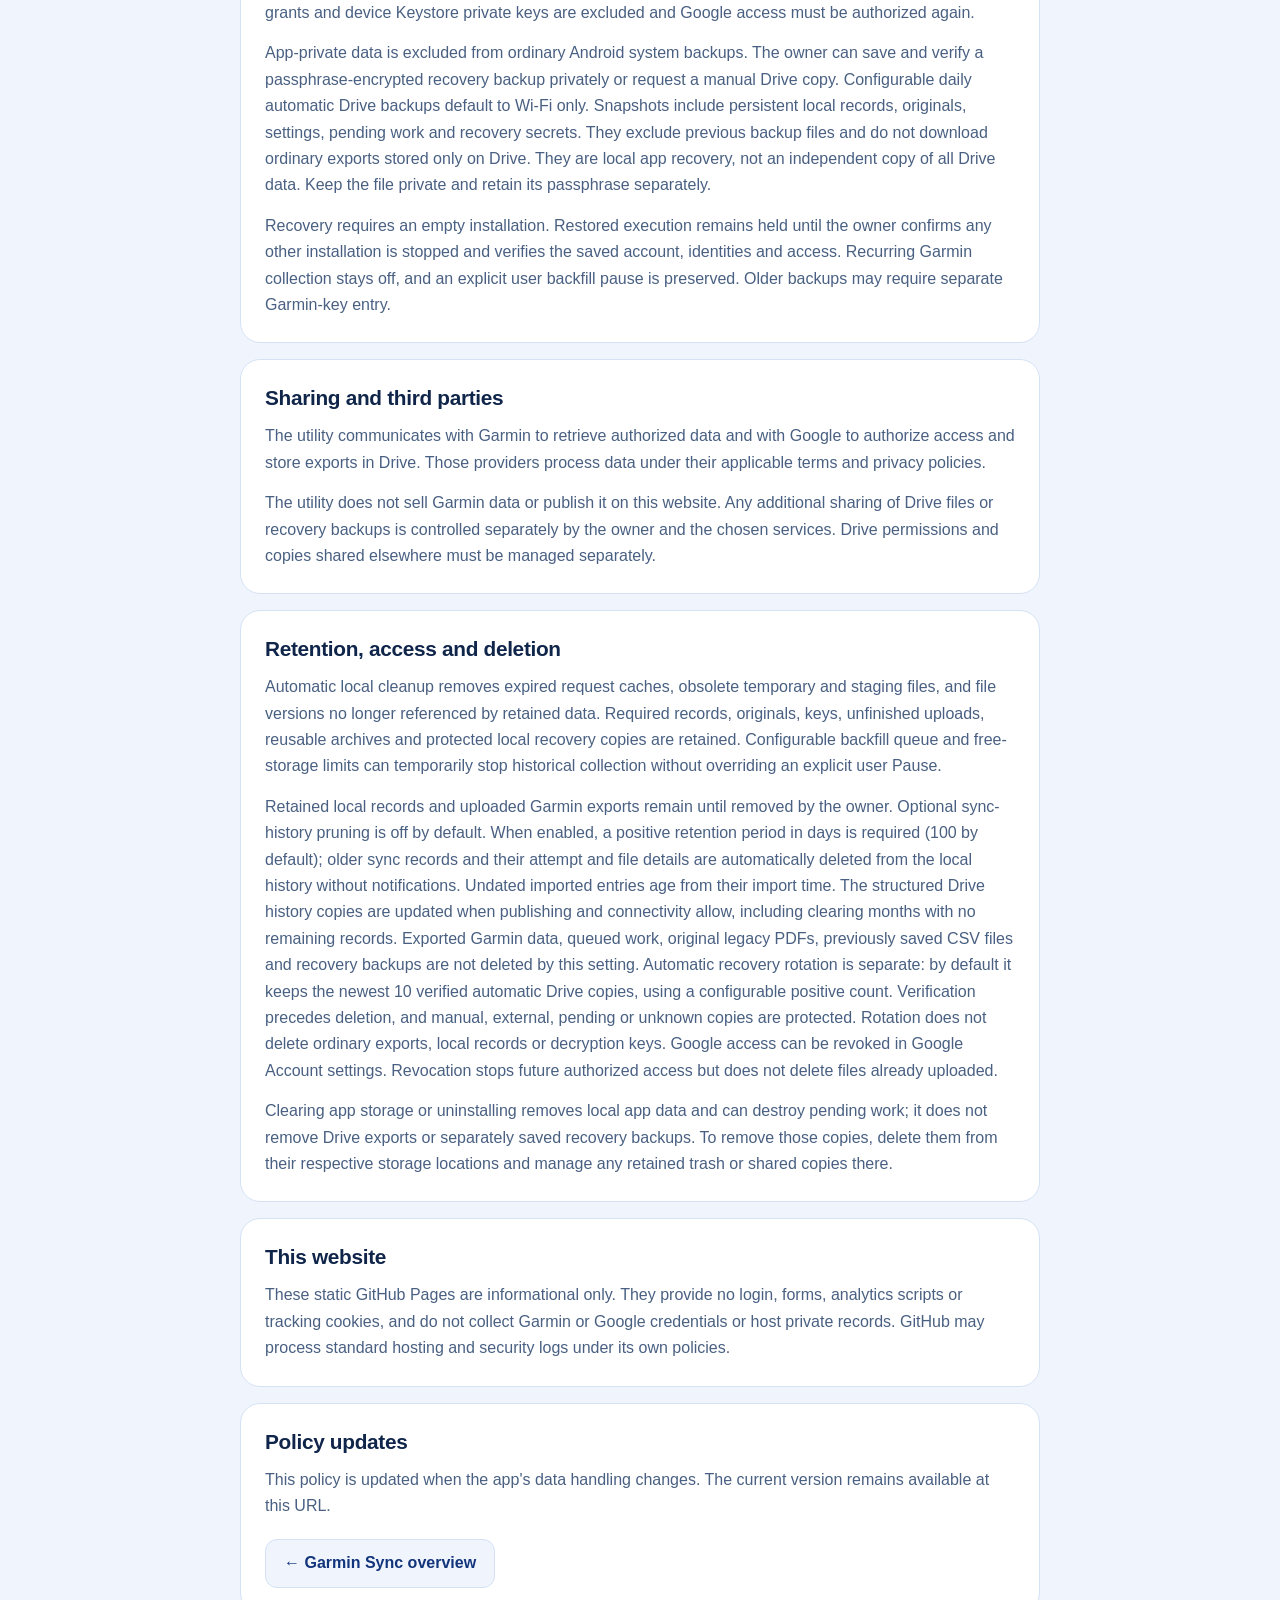
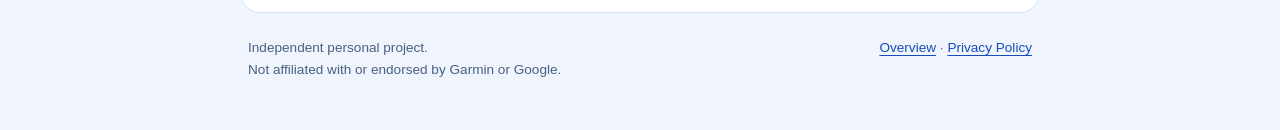
==== commit e88ed3fd: "Describe private upload timing measurements" ====
--- a/privacy.html
+++ b/privacy.html
@@ -29,6 +29,7 @@
         <h2>Purpose and storage</h2>
         <p>The app stores records, caches, settings, pending exports and run history in app-private phone storage. It prepares activity and daily health JSON, monthly weight/fitness files, dated goal/zone changes, activity archives and structured sync history, then uploads them to the saved Google Drive destination for the owner's use.</p>
         <p>New sync history records include task times, outcomes, sanitized error descriptions and references to exported files. History remains in app-private storage, is copied to the private Drive destination and can be saved as a filtered CSV. Older PDF histories are imported with their original text and source references; the original PDFs remain preserved. History and exported copies may reveal personal activity dates and should be kept private.</p>
+        <p>Upload diagnostics retain durations, request counts, batch times and outcomes for up to 20 recent upload batches. These measurements are kept in app-private storage and included in encrypted recovery backups. They do not record exported contents, filenames, file identifiers, credentials or request URLs, and are not added to ordinary Drive exports or diagnostic logs.</p>
         <p>Scheduled and manual sync follow the selected Wi-Fi-only or Wi-Fi-and-mobile-data preference. Pausing publishing stops Drive publication; it does not delete local records or existing Drive files.</p>
         <p>The app filters identifying JSON fields before export. This does not make the remaining data anonymous: activity names, dates, health metrics and GPS tracks may reveal personal details or sensitive locations. Exact downloaded originals retain all returned content, including identifiers and GPS, inside authenticated encryption. Explicit decrypted export produces sensitive plaintext that must be stored privately.</p>
       </section>
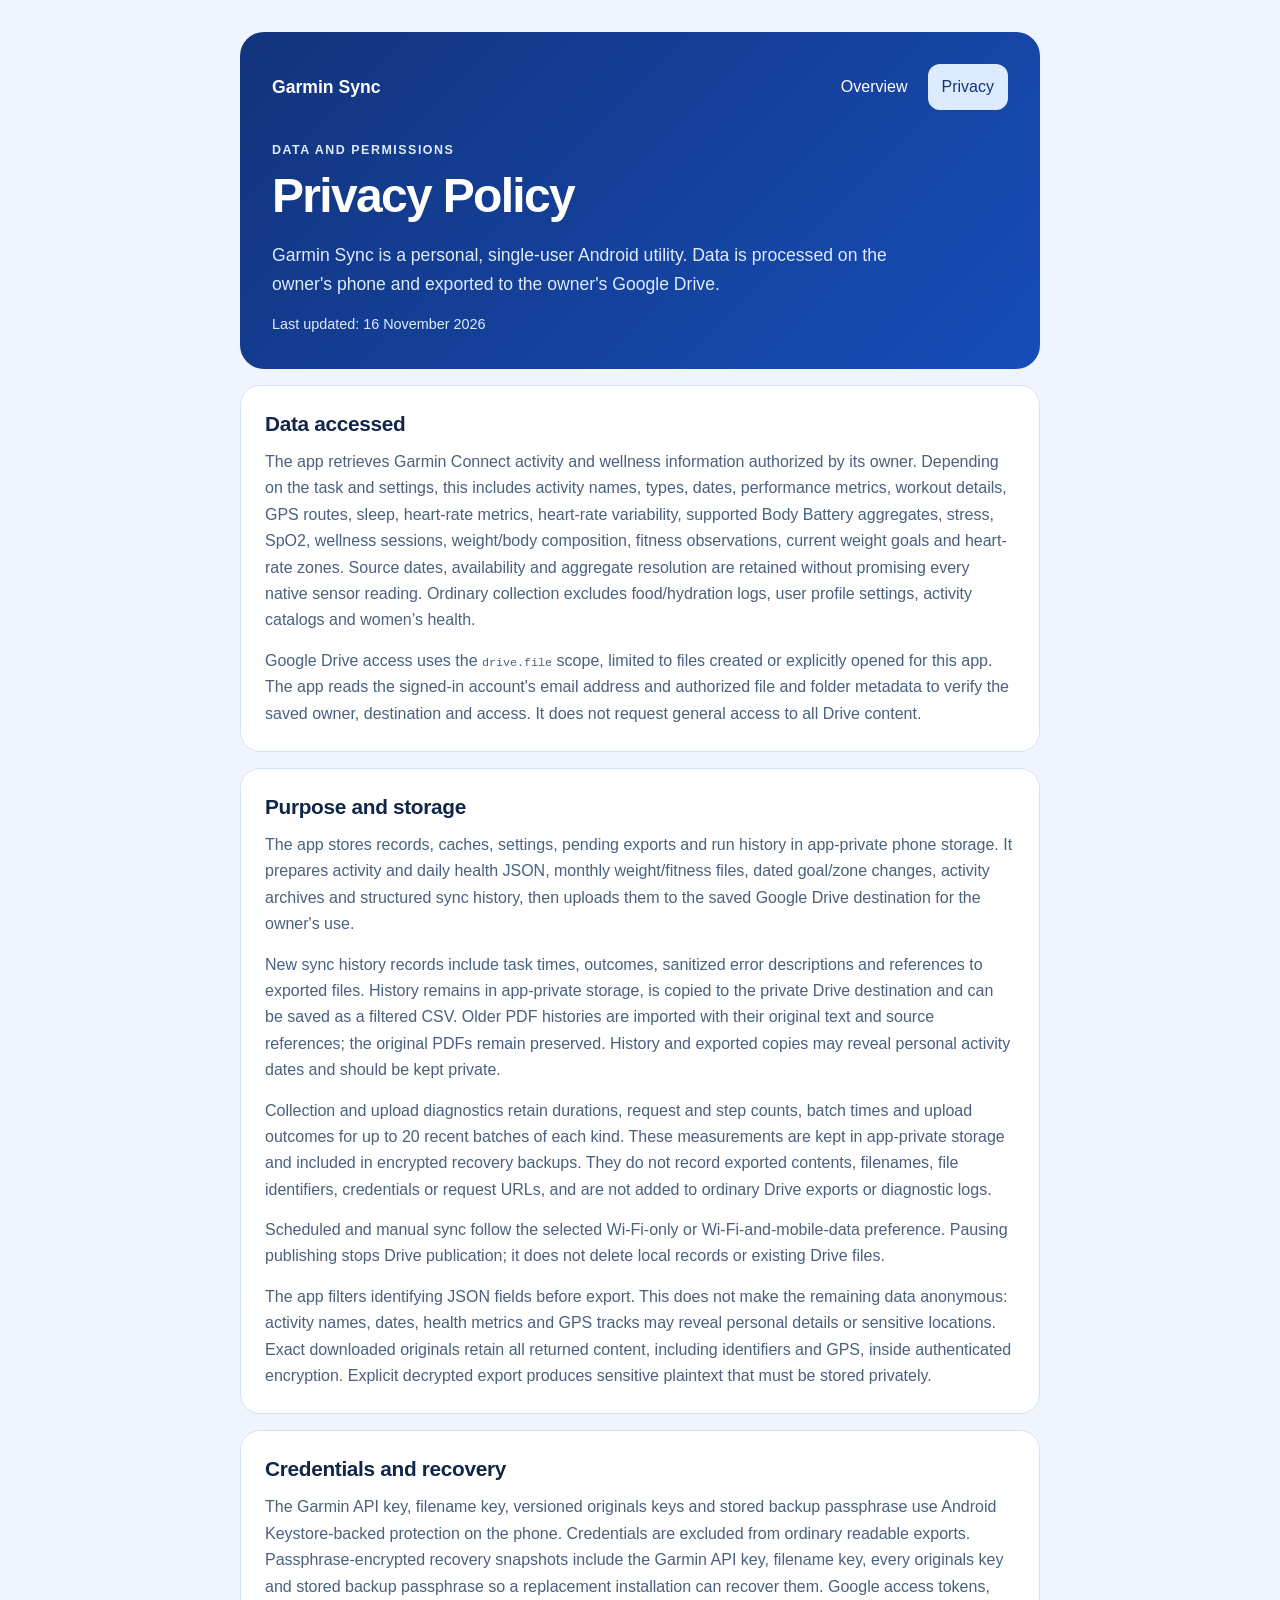
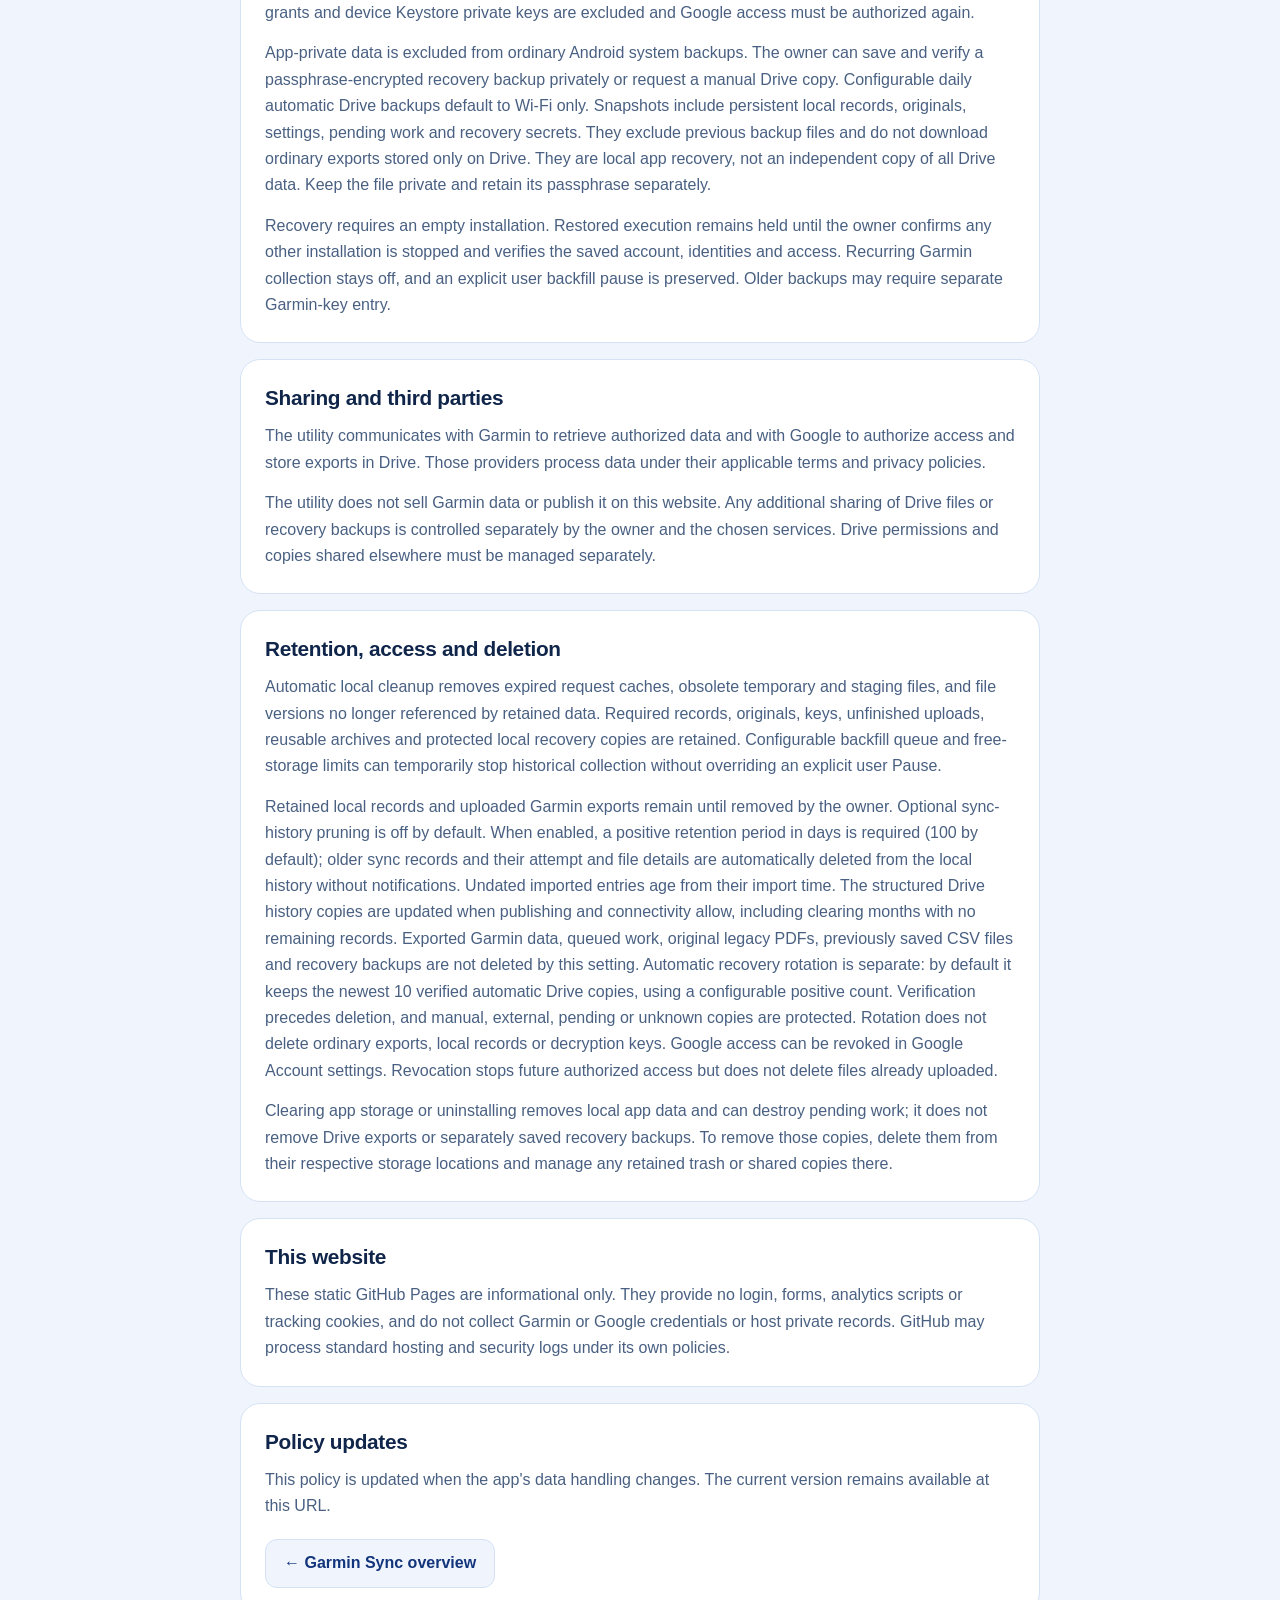
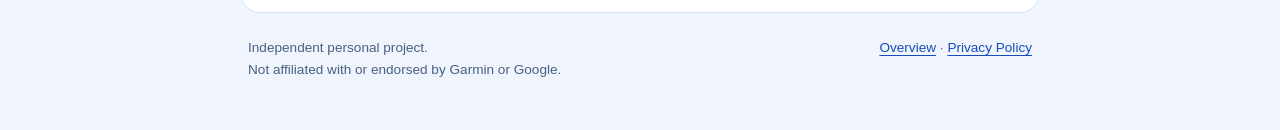
==== commit cb8f562a: "Describe background collection and private timing counters" ====
--- a/privacy.html
+++ b/privacy.html
@@ -17,7 +17,7 @@
       <p class="eyebrow">Data and permissions</p>
       <h1>Privacy Policy</h1>
       <p class="lead">Garmin Sync is a personal, single-user Android utility. Data is processed on the owner's phone and exported to the owner's Google Drive.</p>
-      <p class="date">Last updated: <time datetime="2026-11-15">15 November 2026</time></p>
+      <p class="date">Last updated: <time datetime="2026-11-16">16 November 2026</time></p>
     </header>
     <main id="content">
       <section class="card">
@@ -29,7 +29,7 @@
         <h2>Purpose and storage</h2>
         <p>The app stores records, caches, settings, pending exports and run history in app-private phone storage. It prepares activity and daily health JSON, monthly weight/fitness files, dated goal/zone changes, activity archives and structured sync history, then uploads them to the saved Google Drive destination for the owner's use.</p>
         <p>New sync history records include task times, outcomes, sanitized error descriptions and references to exported files. History remains in app-private storage, is copied to the private Drive destination and can be saved as a filtered CSV. Older PDF histories are imported with their original text and source references; the original PDFs remain preserved. History and exported copies may reveal personal activity dates and should be kept private.</p>
-        <p>Upload diagnostics retain durations, request counts, batch times and outcomes for up to 20 recent upload batches. These measurements are kept in app-private storage and included in encrypted recovery backups. They do not record exported contents, filenames, file identifiers, credentials or request URLs, and are not added to ordinary Drive exports or diagnostic logs.</p>
+        <p>Collection and upload diagnostics retain durations, request and step counts, batch times and upload outcomes for up to 20 recent batches of each kind. These measurements are kept in app-private storage and included in encrypted recovery backups. They do not record exported contents, filenames, file identifiers, credentials or request URLs, and are not added to ordinary Drive exports or diagnostic logs.</p>
         <p>Scheduled and manual sync follow the selected Wi-Fi-only or Wi-Fi-and-mobile-data preference. Pausing publishing stops Drive publication; it does not delete local records or existing Drive files.</p>
         <p>The app filters identifying JSON fields before export. This does not make the remaining data anonymous: activity names, dates, health metrics and GPS tracks may reveal personal details or sensitive locations. Exact downloaded originals retain all returned content, including identifiers and GPS, inside authenticated encryption. Explicit decrypted export produces sensitive plaintext that must be stored privately.</p>
       </section>
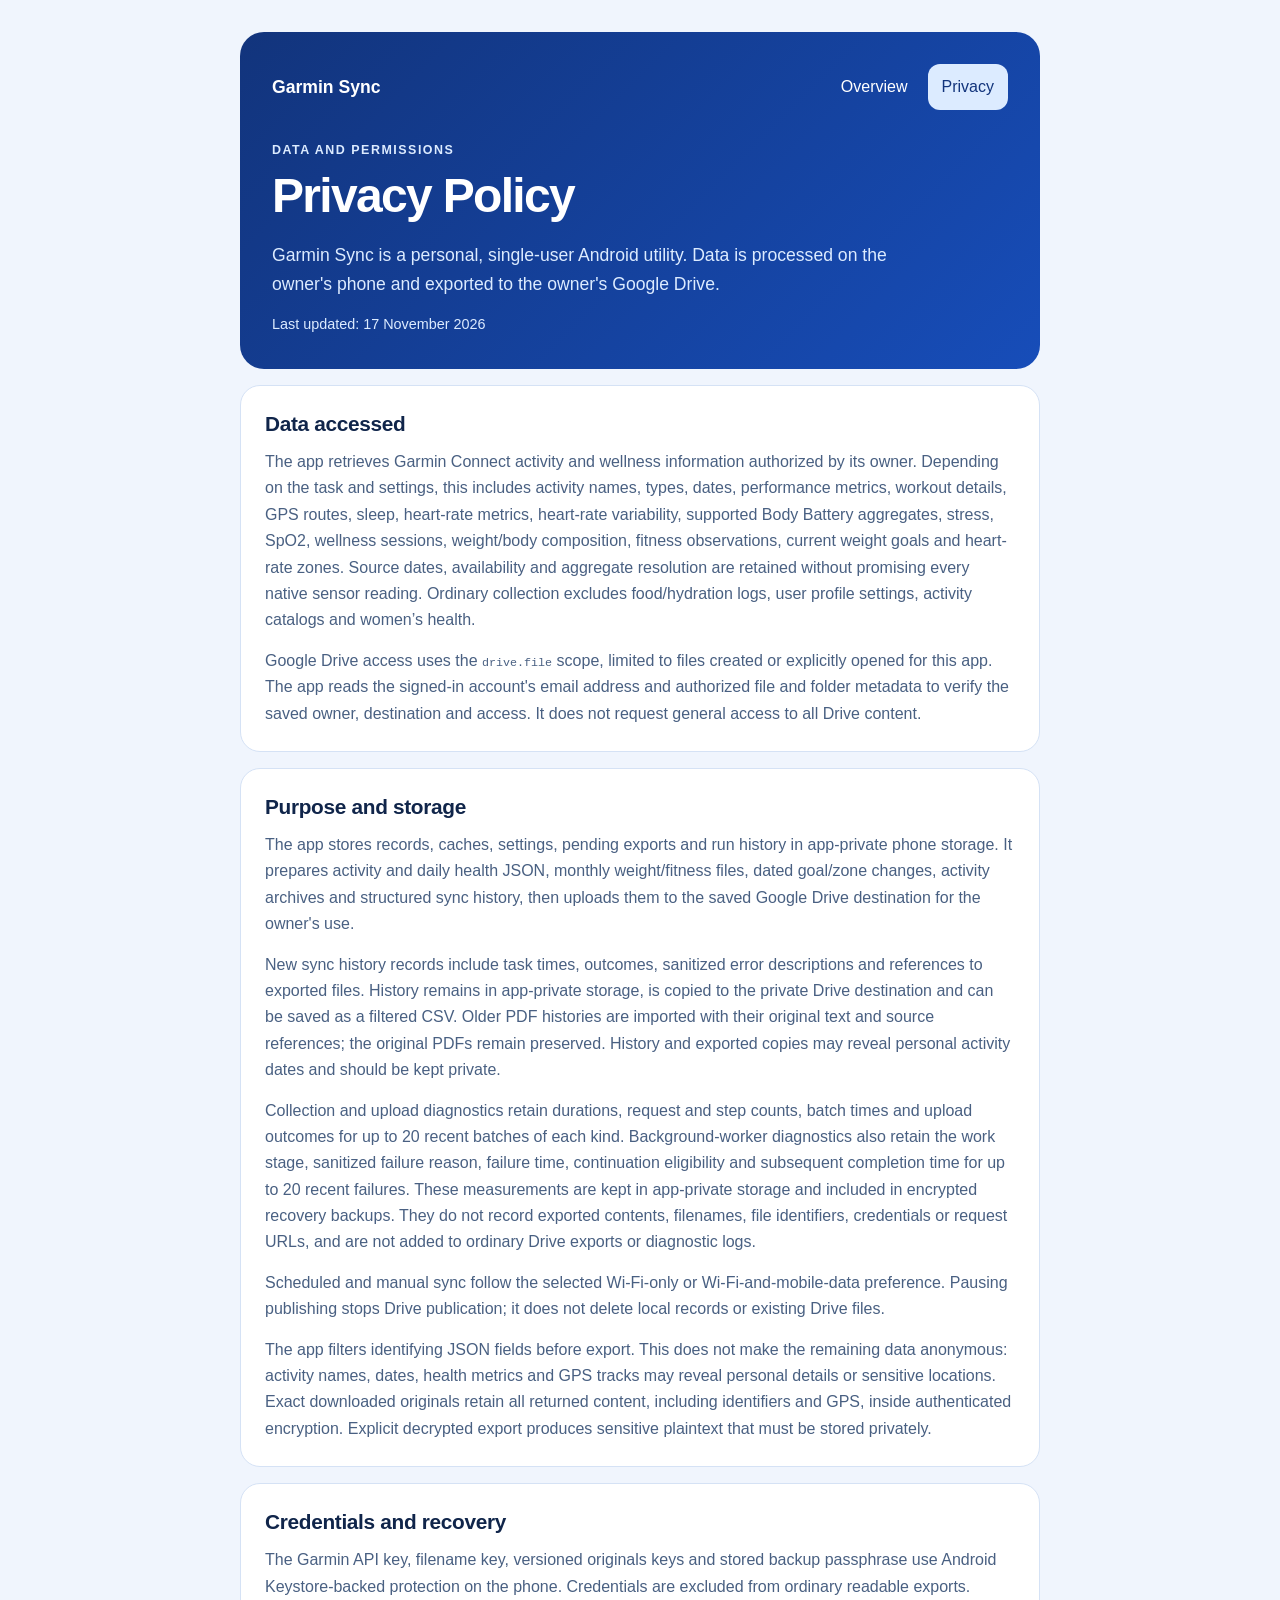
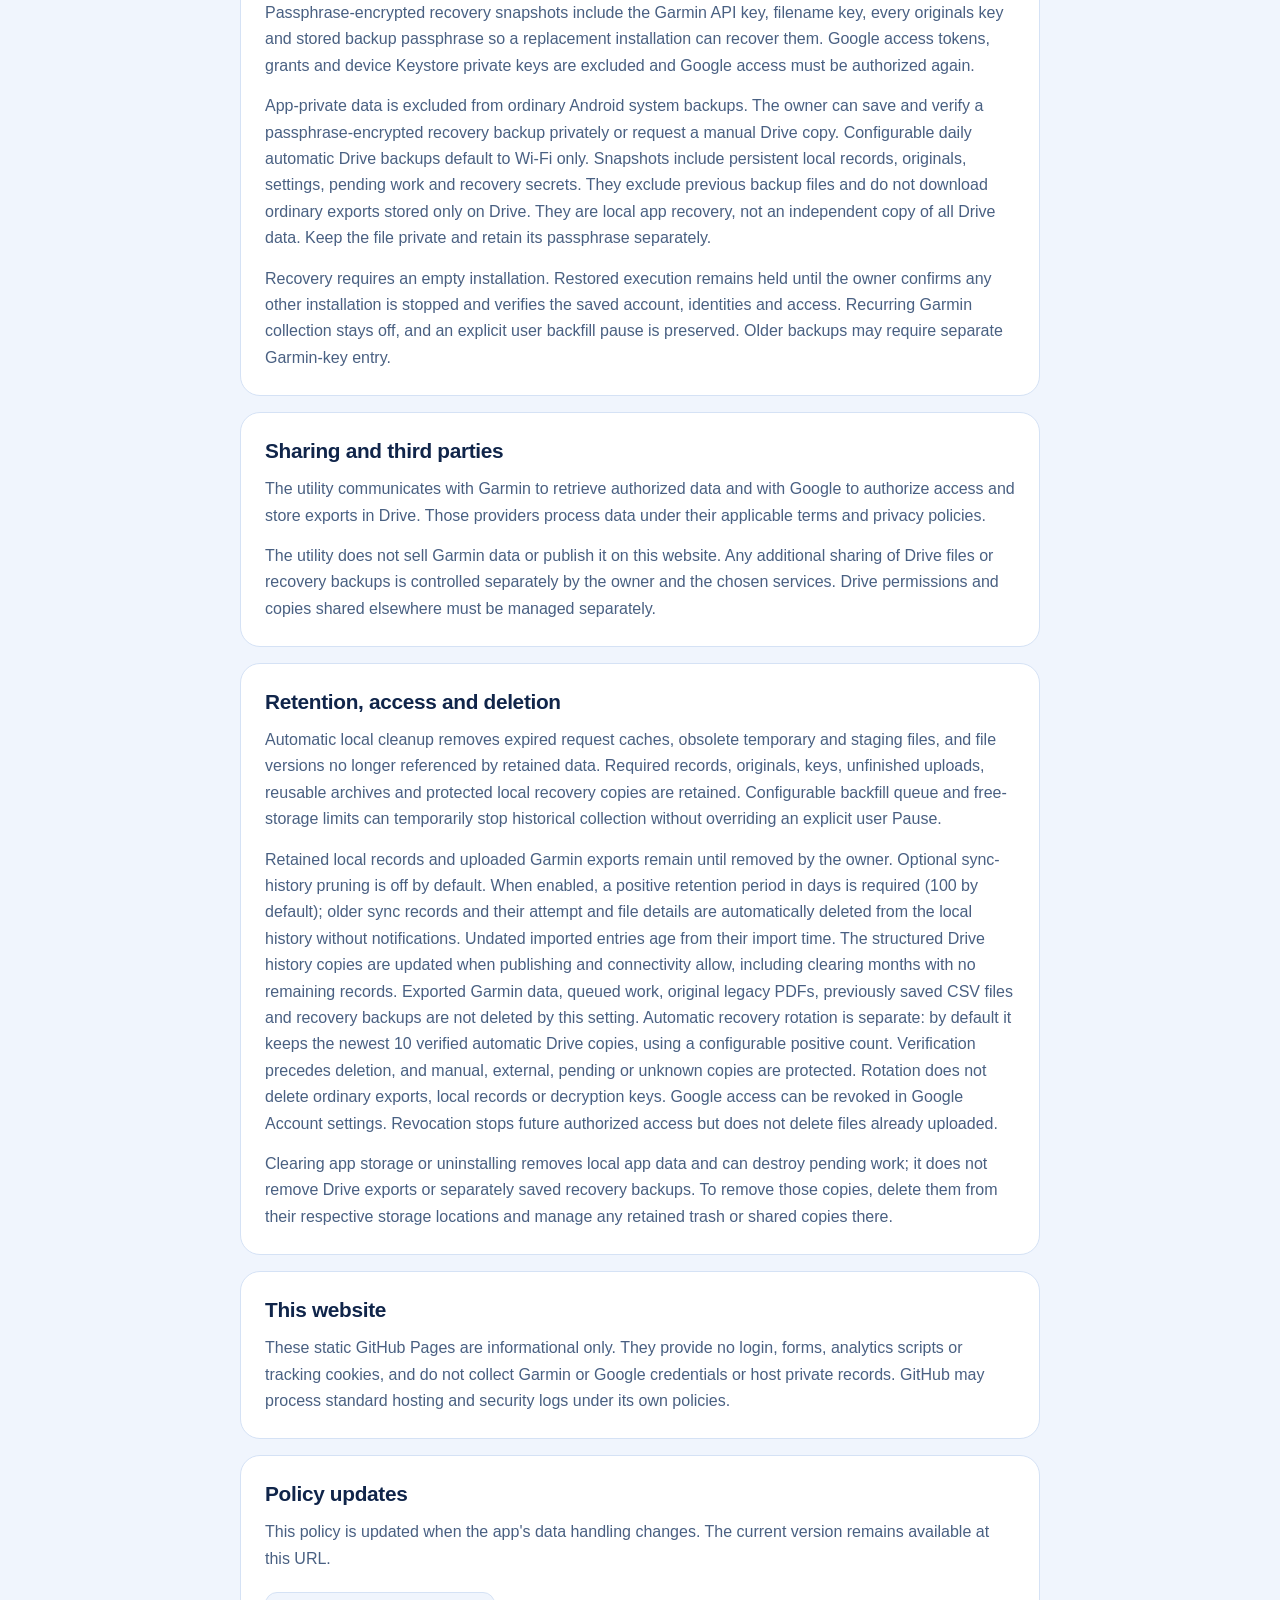
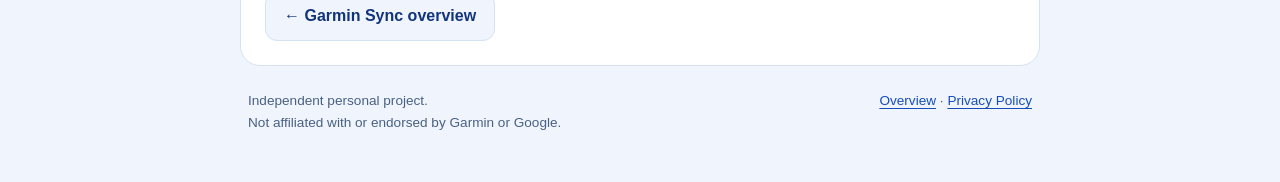
==== commit 16b75f75: "Describe private worker continuation diagnostics" ====
--- a/privacy.html
+++ b/privacy.html
@@ -17,7 +17,7 @@
       <p class="eyebrow">Data and permissions</p>
       <h1>Privacy Policy</h1>
       <p class="lead">Garmin Sync is a personal, single-user Android utility. Data is processed on the owner's phone and exported to the owner's Google Drive.</p>
-      <p class="date">Last updated: <time datetime="2026-11-16">16 November 2026</time></p>
+      <p class="date">Last updated: <time datetime="2026-11-17">17 November 2026</time></p>
     </header>
     <main id="content">
       <section class="card">
@@ -29,7 +29,7 @@
         <h2>Purpose and storage</h2>
         <p>The app stores records, caches, settings, pending exports and run history in app-private phone storage. It prepares activity and daily health JSON, monthly weight/fitness files, dated goal/zone changes, activity archives and structured sync history, then uploads them to the saved Google Drive destination for the owner's use.</p>
         <p>New sync history records include task times, outcomes, sanitized error descriptions and references to exported files. History remains in app-private storage, is copied to the private Drive destination and can be saved as a filtered CSV. Older PDF histories are imported with their original text and source references; the original PDFs remain preserved. History and exported copies may reveal personal activity dates and should be kept private.</p>
-        <p>Collection and upload diagnostics retain durations, request and step counts, batch times and upload outcomes for up to 20 recent batches of each kind. These measurements are kept in app-private storage and included in encrypted recovery backups. They do not record exported contents, filenames, file identifiers, credentials or request URLs, and are not added to ordinary Drive exports or diagnostic logs.</p>
+        <p>Collection and upload diagnostics retain durations, request and step counts, batch times and upload outcomes for up to 20 recent batches of each kind. Background-worker diagnostics also retain the work stage, sanitized failure reason, failure time, continuation eligibility and subsequent completion time for up to 20 recent failures. These measurements are kept in app-private storage and included in encrypted recovery backups. They do not record exported contents, filenames, file identifiers, credentials or request URLs, and are not added to ordinary Drive exports or diagnostic logs.</p>
         <p>Scheduled and manual sync follow the selected Wi-Fi-only or Wi-Fi-and-mobile-data preference. Pausing publishing stops Drive publication; it does not delete local records or existing Drive files.</p>
         <p>The app filters identifying JSON fields before export. This does not make the remaining data anonymous: activity names, dates, health metrics and GPS tracks may reveal personal details or sensitive locations. Exact downloaded originals retain all returned content, including identifiers and GPS, inside authenticated encryption. Explicit decrypted export produces sensitive plaintext that must be stored privately.</p>
       </section>
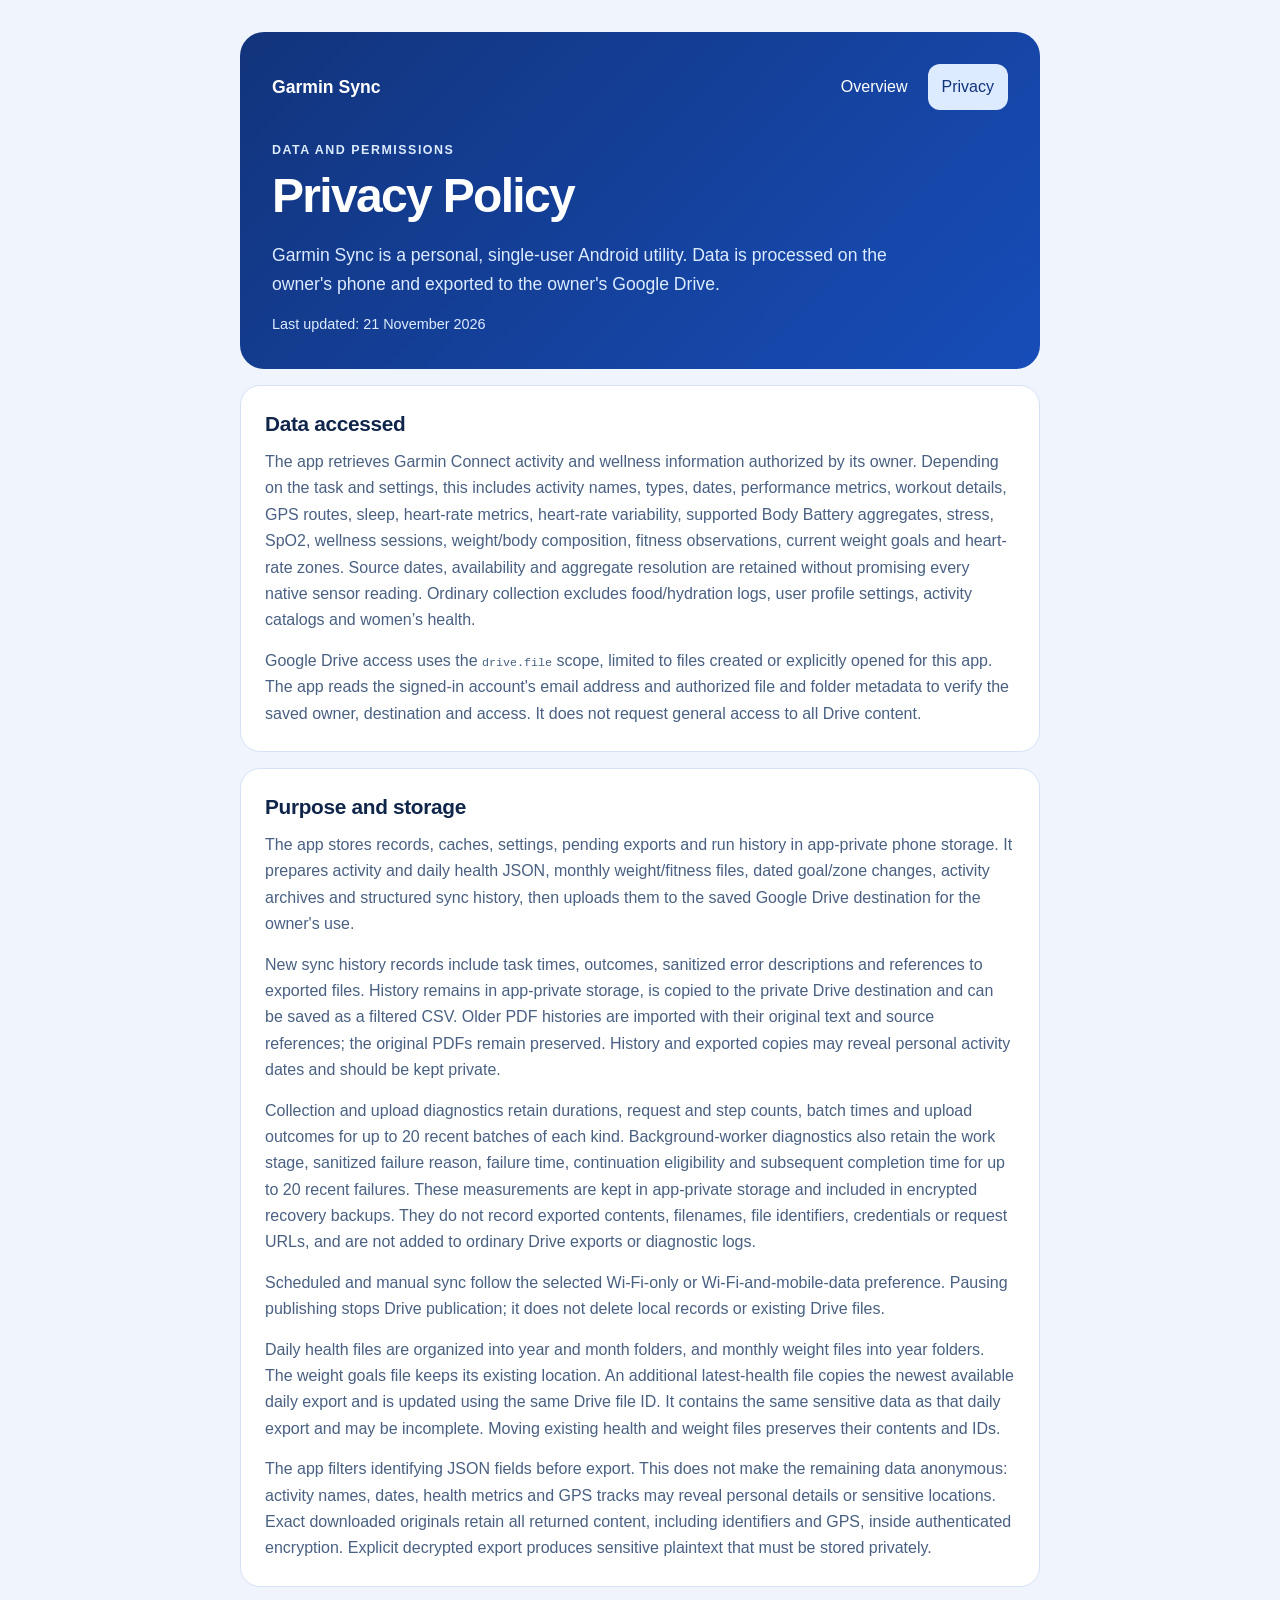
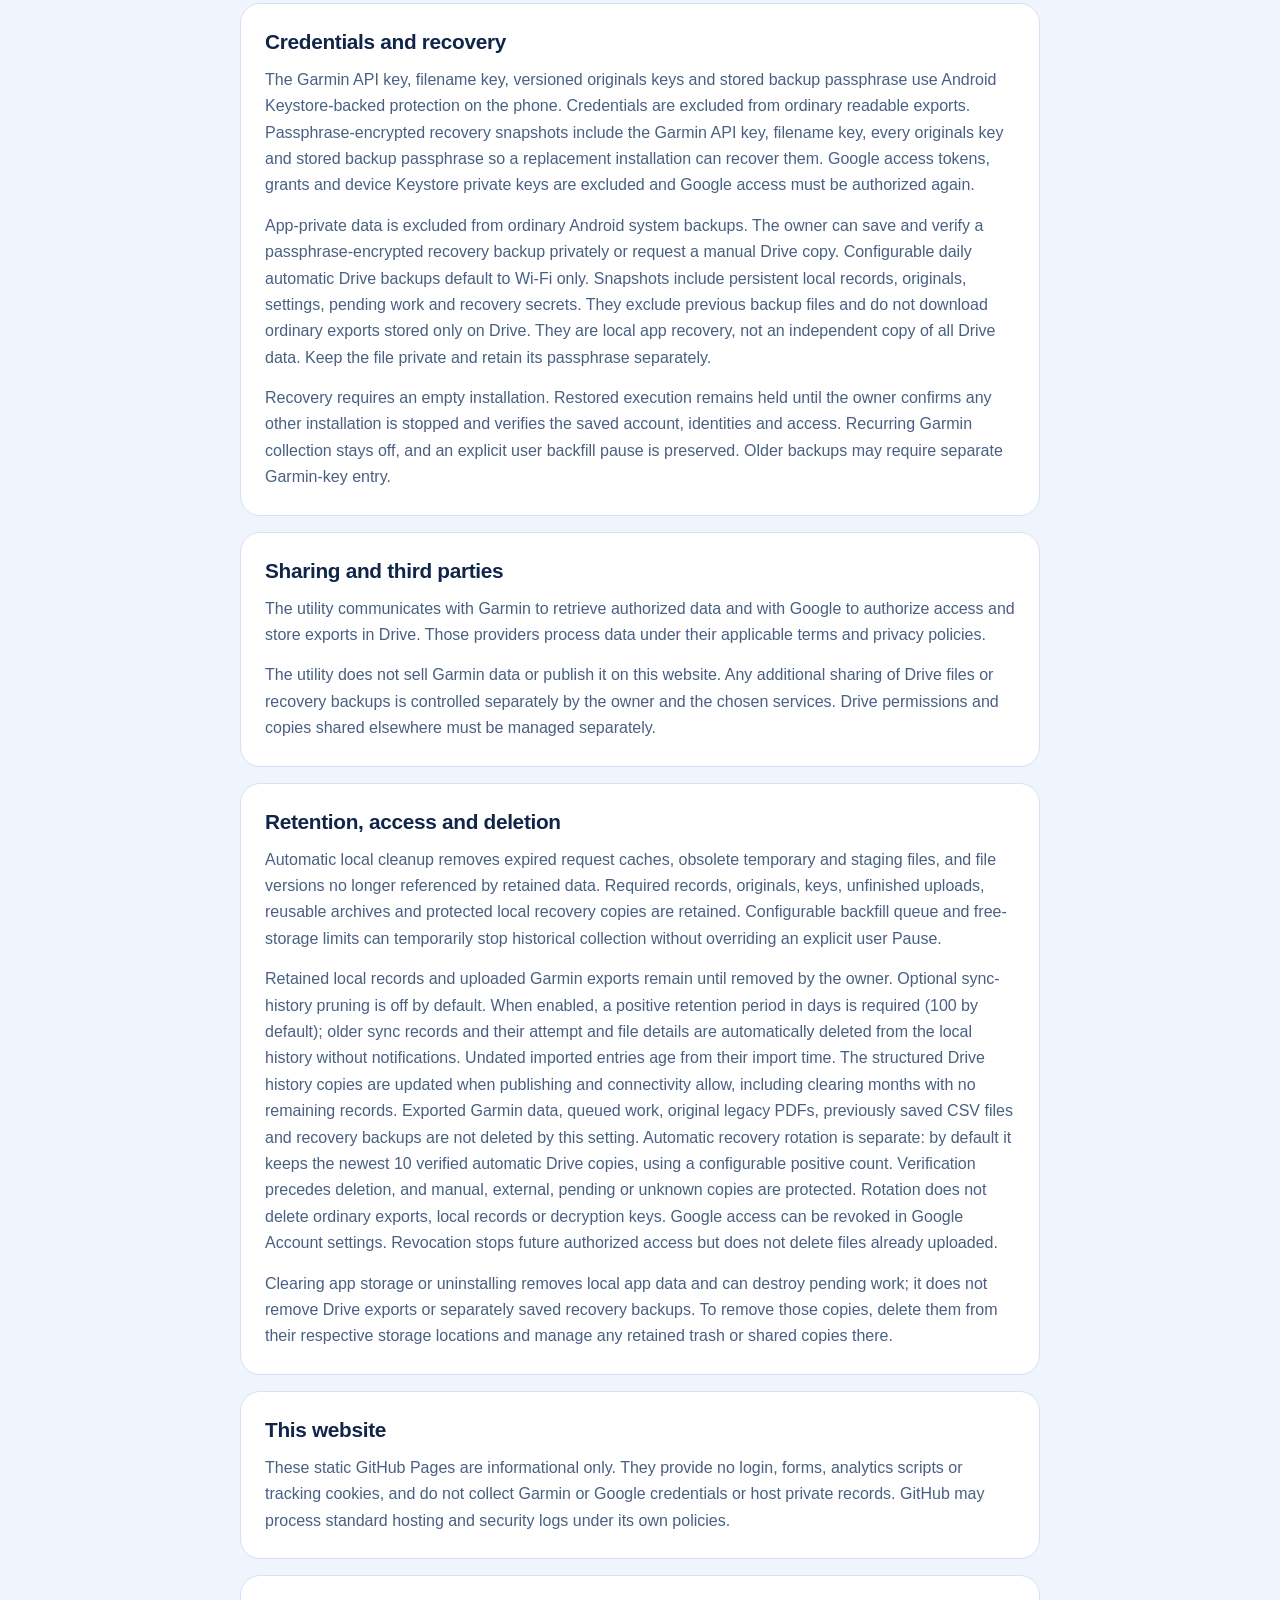
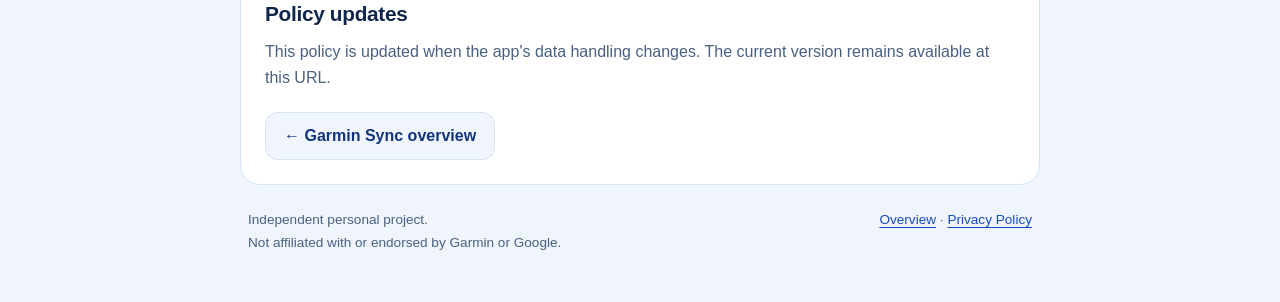
==== commit 06259775: "Describe organized health and weight exports" ====
--- a/privacy.html
+++ b/privacy.html
@@ -17,7 +17,7 @@
       <p class="eyebrow">Data and permissions</p>
       <h1>Privacy Policy</h1>
       <p class="lead">Garmin Sync is a personal, single-user Android utility. Data is processed on the owner's phone and exported to the owner's Google Drive.</p>
-      <p class="date">Last updated: <time datetime="2026-11-17">17 November 2026</time></p>
+      <p class="date">Last updated: <time datetime="2026-11-21">21 November 2026</time></p>
     </header>
     <main id="content">
       <section class="card">
@@ -31,6 +31,7 @@
         <p>New sync history records include task times, outcomes, sanitized error descriptions and references to exported files. History remains in app-private storage, is copied to the private Drive destination and can be saved as a filtered CSV. Older PDF histories are imported with their original text and source references; the original PDFs remain preserved. History and exported copies may reveal personal activity dates and should be kept private.</p>
         <p>Collection and upload diagnostics retain durations, request and step counts, batch times and upload outcomes for up to 20 recent batches of each kind. Background-worker diagnostics also retain the work stage, sanitized failure reason, failure time, continuation eligibility and subsequent completion time for up to 20 recent failures. These measurements are kept in app-private storage and included in encrypted recovery backups. They do not record exported contents, filenames, file identifiers, credentials or request URLs, and are not added to ordinary Drive exports or diagnostic logs.</p>
         <p>Scheduled and manual sync follow the selected Wi-Fi-only or Wi-Fi-and-mobile-data preference. Pausing publishing stops Drive publication; it does not delete local records or existing Drive files.</p>
+        <p>Daily health files are organized into year and month folders, and monthly weight files into year folders. The weight goals file keeps its existing location. An additional latest-health file copies the newest available daily export and is updated using the same Drive file ID. It contains the same sensitive data as that daily export and may be incomplete. Moving existing health and weight files preserves their contents and IDs.</p>
         <p>The app filters identifying JSON fields before export. This does not make the remaining data anonymous: activity names, dates, health metrics and GPS tracks may reveal personal details or sensitive locations. Exact downloaded originals retain all returned content, including identifiers and GPS, inside authenticated encryption. Explicit decrypted export produces sensitive plaintext that must be stored privately.</p>
       </section>
       <section class="card">
